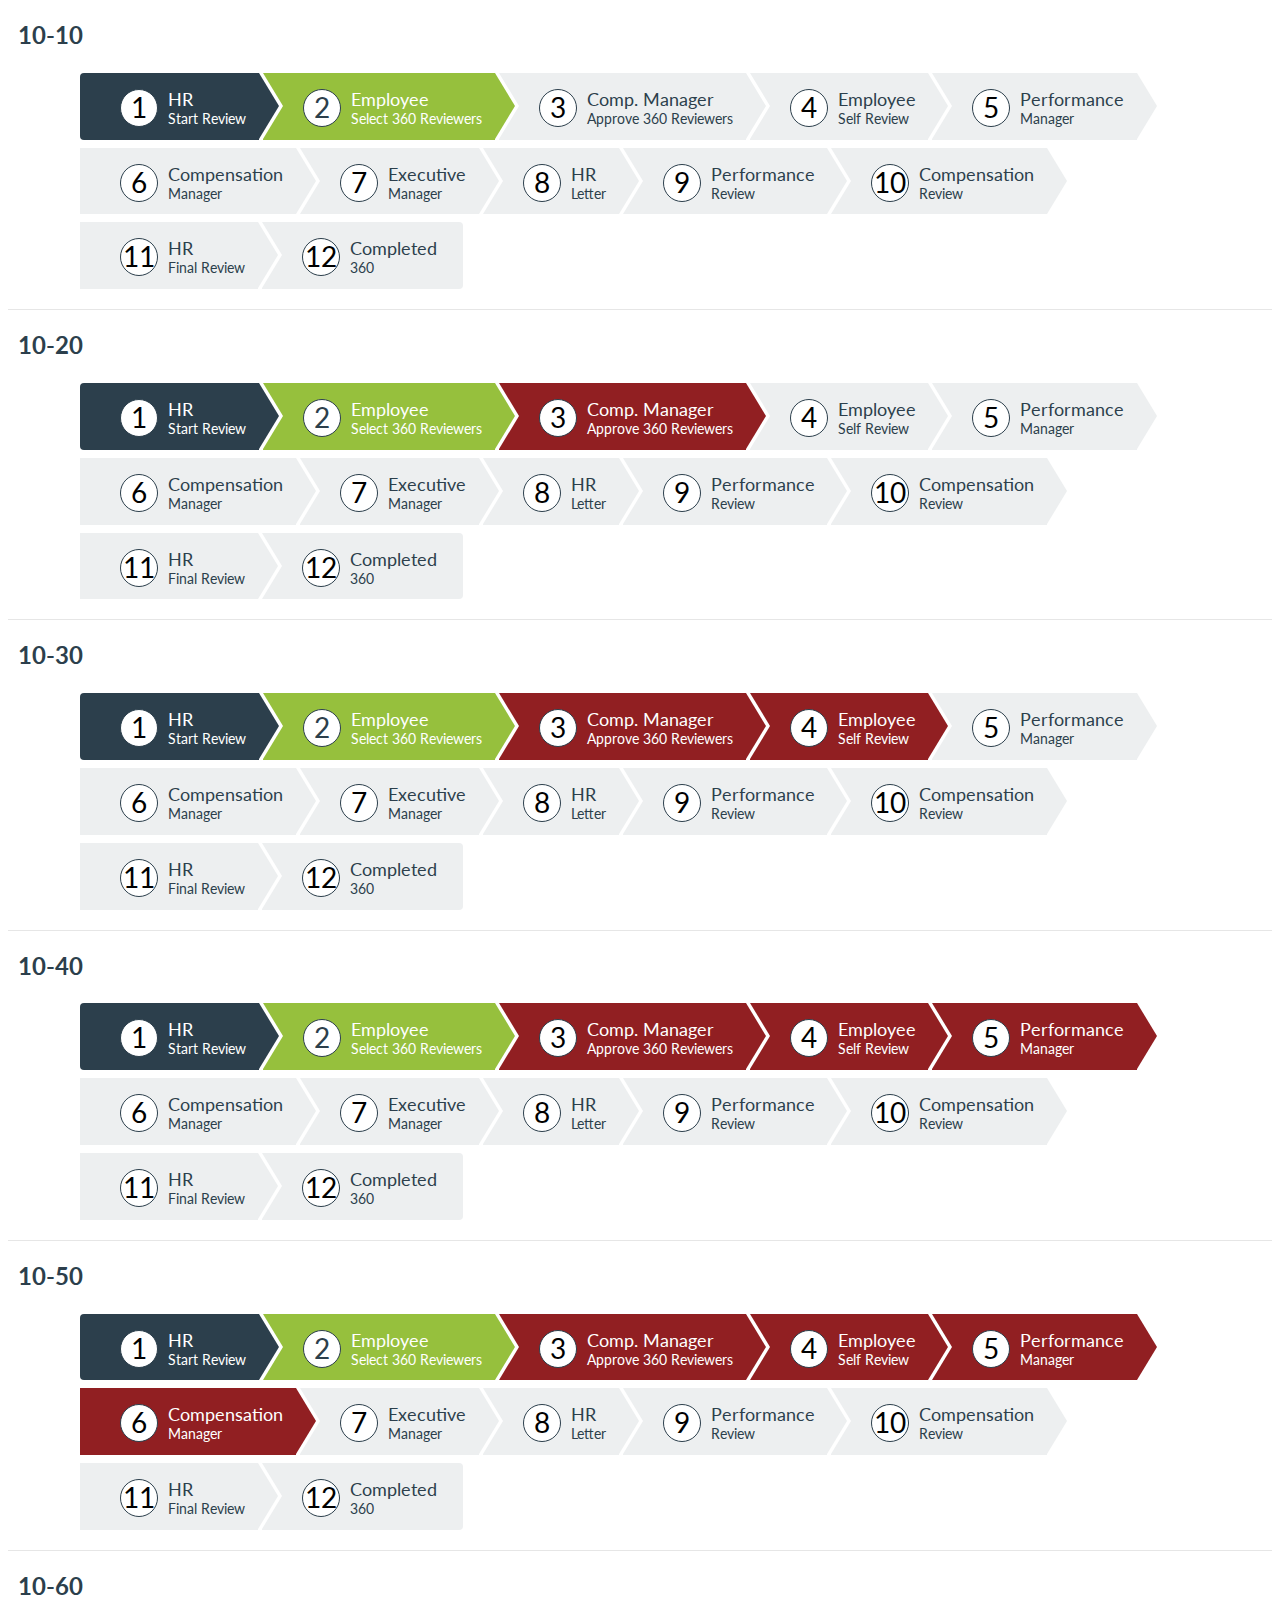
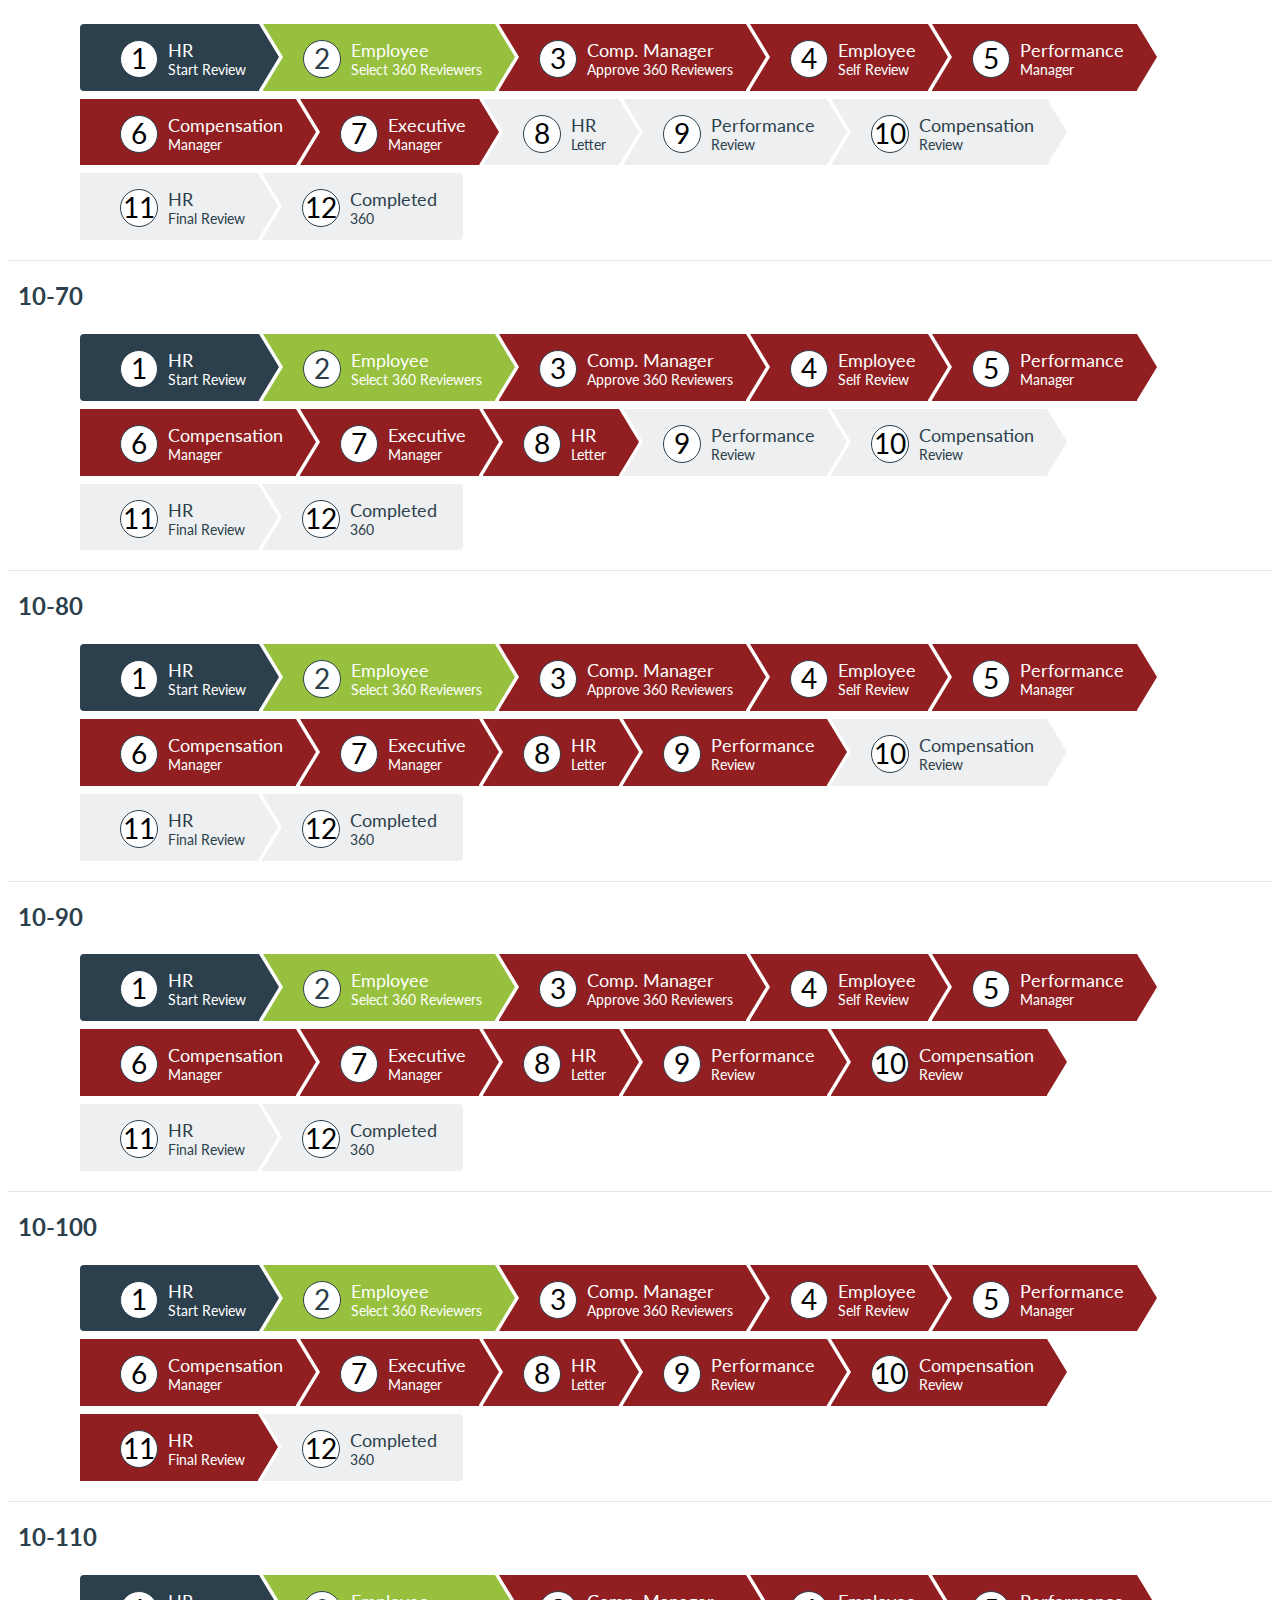
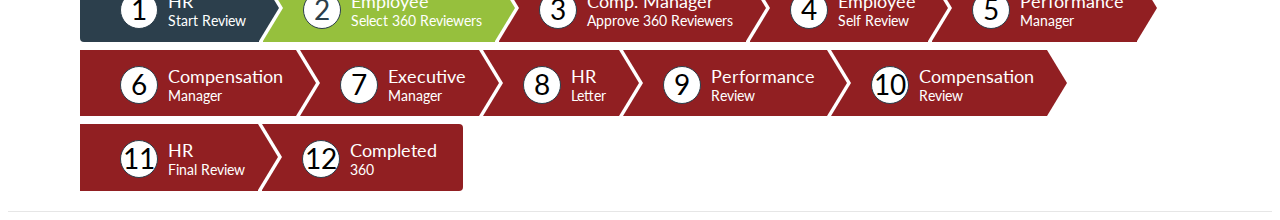
==== EPAS-StatusBar/multi-step-indicator/Multi Step Indicator/statusbar20.html @ 08dfab23 "Added Status Bar Level 20" ====
<!DOCTYPE html>
<html lang="en">

<head>
    <!-- Meta, title, CSS, favicons, etc. -->
    <meta charset="UTF-8">

    <title>EPAS - Step Indicator</title>

    <!--Import Google Icon Font-->
    <link href='http://fonts.googleapis.com/css?family=Lato&subset=latin,latin-ext' rel='stylesheet' type='text/css'>

    <!--Import Multi Step Indicator css-->
    <link href="assets/css/gsi-step-indicator.css" rel="stylesheet" />

    <!--Import demo css-->
    <link href="assets/css/demo.css" rel="stylesheet" />

    <!--Let browser know website is optimized for mobile-->
    <meta name="viewport" content="width=device-width, initial-scale=1.0" />
</head>

<body>
    <!-- BEGIN Step Indicator- 10-10 -->
    <section class="example">
        <h2>10-10</h2>
        <ul class="gsi-step-indicator triangle gsi-style-3  ">
            <li class="completed">
                <a href="#0">
                    <span class="number">1</span>
                    <span class="desc">
                            <label>HR</label>
                            <span>Start Review</span>
                    </span>
                </a>
            </li>
            <li class="current">
                <a href="#0">
                    <span class="number">2</span>
                    <span class="desc">
                            <label>Employee</label>
                            <span>Select 360 Reviewers</span>
                    </span>
                </a>
            </li>
            <li>
                <span>
                        <span class="number">3</span>
                <span class="desc">
                            <label>Comp. Manager</label>
                            <span>Approve 360 Reviewers</span>
                </span>
                </span>
            </li>
            <li>
                <a href="#0">
                    <span class="number">4</span>
                    <span class="desc">
                            <label>Employee</label>
                            <span>Self Review</span>
                    </span>
                </a>
            </li>

            <li>
                <a href="#0">
                    <span class="number">5</span>
                    <span class="desc">
                            <label>Performance</label>
                            <span>Manager</span>
                    </span>
                </a>
            </li>
            <li>
                <a href="#0">
                    <span class="number">6</span>
                    <span class="desc">
                            <label>Compensation</label>
                            <span>Manager</span>
                    </span>
                </a>
            </li>
            <li>
                <a href="#0">
                    <span class="number">7</span>
                    <span class="desc">
                            <label>Executive</label>
                            <span>Manager</span>
                    </span>
                </a>
            </li>
            <li>
                <a href="#0">
                    <span class="number">8</span>
                    <span class="desc">
                            <label>HR</label>
                            <span>Letter</span>
                    </span>
                </a>
            </li>
            <li>
                <a href="#0">
                    <span class="number">9</span>
                    <span class="desc">
                            <label>Performance</label>
                            <span>Review</span>
                    </span>
                </a>
            </li>
            <li>
                <a href="#0">
                    <span class="number">10</span>
                    <span class="desc">
                            <label>Compensation</label>
                            <span>Review</span>
                    </span>
                </a>
            </li>
            <li>
                <a href="#0">
                    <span class="number">11</span>
                    <span class="desc">
                            <label>HR</label>
                            <span>Final Review</span>
                    </span>
                </a>
            </li>
            <li>
                <a href="#0">
                    <span class="number">12</span>
                    <span class="desc">
                            <label>Completed</label>
                            <span>360</span>
                    </span>
                </a>
            </li>
        </ul>

    </section>
    <!-- END Step Indicator 10-10 -->

    <!-- BEGIN Step Indicator- 10-20 -->
    <section class="example">
        <h2>10-20</h2>
        <ul class="gsi-step-indicator triangle gsi-style-3  ">
            <li class="completed">
                <a href="#0">
                    <span class="number">1</span>
                    <span class="desc">
                            <label>HR</label>
                            <span>Start Review</span>
                    </span>
                </a>
            </li>
            <li class="current">
                <a href="#0">
                    <span class="number">2</span>
                    <span class="desc">
                            <label>Employee</label>
                            <span>Select 360 Reviewers</span>
                    </span>
                </a>
            </li>
            <li class="late">
                <span>
                        <span class="number">3</span>
                <span class="desc">
                            <label>Comp. Manager</label>
                            <span>Approve 360 Reviewers</span>
                </span>
                </span>
            </li>
            <li>
                <a href="#0">
                    <span class="number">4</span>
                    <span class="desc">
                            <label>Employee</label>
                            <span>Self Review</span>
                    </span>
                </a>
            </li>

            <li>
                <a href="#0">
                    <span class="number">5</span>
                    <span class="desc">
                            <label>Performance</label>
                            <span>Manager</span>
                    </span>
                </a>
            </li>
            <li>
                <a href="#0">
                    <span class="number">6</span>
                    <span class="desc">
                            <label>Compensation</label>
                            <span>Manager</span>
                    </span>
                </a>
            </li>
            <li>
                <a href="#0">
                    <span class="number">7</span>
                    <span class="desc">
                            <label>Executive</label>
                            <span>Manager</span>
                    </span>
                </a>
            </li>
            <li>
                <a href="#0">
                    <span class="number">8</span>
                    <span class="desc">
                            <label>HR</label>
                            <span>Letter</span>
                    </span>
                </a>
            </li>
            <li>
                <a href="#0">
                    <span class="number">9</span>
                    <span class="desc">
                            <label>Performance</label>
                            <span>Review</span>
                    </span>
                </a>
            </li>
            <li>
                <a href="#0">
                    <span class="number">10</span>
                    <span class="desc">
                            <label>Compensation</label>
                            <span>Review</span>
                    </span>
                </a>
            </li>
            <li>
                <a href="#0">
                    <span class="number">11</span>
                    <span class="desc">
                            <label>HR</label>
                            <span>Final Review</span>
                    </span>
                </a>
            </li>
            <li>
                <a href="#0">
                    <span class="number">12</span>
                    <span class="desc">
                            <label>Completed</label>
                            <span>360</span>
                    </span>
                </a>
            </li>
        </ul>

    </section>
    <!-- END Step Indicator 10-20 -->

    <!-- BEGIN Step Indicator- 10-30 -->
    <section class="example">
        <h2>10-30</h2>
        <ul class="gsi-step-indicator triangle gsi-style-3  ">
            <li class="completed">
                <a href="#0">
                    <span class="number">1</span>
                    <span class="desc">
                            <label>HR</label>
                            <span>Start Review</span>
                    </span>
                </a>
            </li>
            <li class="current">
                <a href="#0">
                    <span class="number">2</span>
                    <span class="desc">
                            <label>Employee</label>
                            <span>Select 360 Reviewers</span>
                    </span>
                </a>
            </li>
            <li class="late">
                <span>
                        <span class="number">3</span>
                <span class="desc">
                            <label>Comp. Manager</label>
                            <span>Approve 360 Reviewers</span>
                </span>
                </span>
            </li>
            <li class="late">
                <a href="#0">
                    <span class="number">4</span>
                    <span class="desc">
                            <label>Employee</label>
                            <span>Self Review</span>
                    </span>
                </a>
            </li>

            <li>
                <a href="#0">
                    <span class="number">5</span>
                    <span class="desc">
                            <label>Performance</label>
                            <span>Manager</span>
                    </span>
                </a>
            </li>
            <li>
                <a href="#0">
                    <span class="number">6</span>
                    <span class="desc">
                            <label>Compensation</label>
                            <span>Manager</span>
                    </span>
                </a>
            </li>
            <li>
                <a href="#0">
                    <span class="number">7</span>
                    <span class="desc">
                            <label>Executive</label>
                            <span>Manager</span>
                    </span>
                </a>
            </li>
            <li>
                <a href="#0">
                    <span class="number">8</span>
                    <span class="desc">
                            <label>HR</label>
                            <span>Letter</span>
                    </span>
                </a>
            </li>
            <li>
                <a href="#0">
                    <span class="number">9</span>
                    <span class="desc">
                            <label>Performance</label>
                            <span>Review</span>
                    </span>
                </a>
            </li>
            <li>
                <a href="#0">
                    <span class="number">10</span>
                    <span class="desc">
                            <label>Compensation</label>
                            <span>Review</span>
                    </span>
                </a>
            </li>
            <li>
                <a href="#0">
                    <span class="number">11</span>
                    <span class="desc">
                            <label>HR</label>
                            <span>Final Review</span>
                    </span>
                </a>
            </li>
            <li>
                <a href="#0">
                    <span class="number">12</span>
                    <span class="desc">
                            <label>Completed</label>
                            <span>360</span>
                    </span>
                </a>
            </li>
        </ul>

    </section>
    <!-- END Step Indicator 10-30 -->

    <!-- BEGIN Step Indicator- 10-40 -->
    <section class="example">
        <h2>10-40</h2>
        <ul class="gsi-step-indicator triangle gsi-style-3  ">
            <li class="completed">
                <a href="#0">
                    <span class="number">1</span>
                    <span class="desc">
                            <label>HR</label>
                            <span>Start Review</span>
                    </span>
                </a>
            </li>
            <li class="current">
                <a href="#0">
                    <span class="number">2</span>
                    <span class="desc">
                            <label>Employee</label>
                            <span>Select 360 Reviewers</span>
                    </span>
                </a>
            </li>
            <li class="late">
                <span>
                        <span class="number">3</span>
                <span class="desc">
                            <label>Comp. Manager</label>
                            <span>Approve 360 Reviewers</span>
                </span>
                </span>
            </li>
            <li class="late">
                <a href="#0">
                    <span class="number">4</span>
                    <span class="desc">
                            <label>Employee</label>
                            <span>Self Review</span>
                    </span>
                </a>
            </li>

            <li class="late">
                <a href="#0">
                    <span class="number">5</span>
                    <span class="desc">
                            <label>Performance</label>
                            <span>Manager</span>
                    </span>
                </a>
            </li>
            <li>
                <a href="#0">
                    <span class="number">6</span>
                    <span class="desc">
                            <label>Compensation</label>
                            <span>Manager</span>
                    </span>
                </a>
            </li>
            <li>
                <a href="#0">
                    <span class="number">7</span>
                    <span class="desc">
                            <label>Executive</label>
                            <span>Manager</span>
                    </span>
                </a>
            </li>
            <li>
                <a href="#0">
                    <span class="number">8</span>
                    <span class="desc">
                            <label>HR</label>
                            <span>Letter</span>
                    </span>
                </a>
            </li>
            <li>
                <a href="#0">
                    <span class="number">9</span>
                    <span class="desc">
                            <label>Performance</label>
                            <span>Review</span>
                    </span>
                </a>
            </li>
            <li>
                <a href="#0">
                    <span class="number">10</span>
                    <span class="desc">
                            <label>Compensation</label>
                            <span>Review</span>
                    </span>
                </a>
            </li>
            <li>
                <a href="#0">
                    <span class="number">11</span>
                    <span class="desc">
                            <label>HR</label>
                            <span>Final Review</span>
                    </span>
                </a>
            </li>
            <li>
                <a href="#0">
                    <span class="number">12</span>
                    <span class="desc">
                            <label>Completed</label>
                            <span>360</span>
                    </span>
                </a>
            </li>
        </ul>

    </section>
    <!-- END Step Indicator 10-40 -->

    <!-- BEGIN Step Indicator- 10-50 -->
    <section class="example">
        <h2>10-50</h2>
        <ul class="gsi-step-indicator triangle gsi-style-3  ">
            <li class="completed">
                <a href="#0">
                    <span class="number">1</span>
                    <span class="desc">
                            <label>HR</label>
                            <span>Start Review</span>
                    </span>
                </a>
            </li>
            <li class="current">
                <a href="#0">
                    <span class="number">2</span>
                    <span class="desc">
                            <label>Employee</label>
                            <span>Select 360 Reviewers</span>
                    </span>
                </a>
            </li>
            <li class="late">
                <span>
                        <span class="number">3</span>
                <span class="desc">
                            <label>Comp. Manager</label>
                            <span>Approve 360 Reviewers</span>
                </span>
                </span>
            </li>
            <li class="late">
                <a href="#0">
                    <span class="number">4</span>
                    <span class="desc">
                            <label>Employee</label>
                            <span>Self Review</span>
                    </span>
                </a>
            </li>

            <li class="late">
                <a href="#0">
                    <span class="number">5</span>
                    <span class="desc">
                            <label>Performance</label>
                            <span>Manager</span>
                    </span>
                </a>
            </li>
            <li class="late">
                <a href="#0">
                    <span class="number">6</span>
                    <span class="desc">
                            <label>Compensation</label>
                            <span>Manager</span>
                    </span>
                </a>
            </li>
            <li>
                <a href="#0">
                    <span class="number">7</span>
                    <span class="desc">
                            <label>Executive</label>
                            <span>Manager</span>
                    </span>
                </a>
            </li>
            <li>
                <a href="#0">
                    <span class="number">8</span>
                    <span class="desc">
                            <label>HR</label>
                            <span>Letter</span>
                    </span>
                </a>
            </li>
            <li>
                <a href="#0">
                    <span class="number">9</span>
                    <span class="desc">
                            <label>Performance</label>
                            <span>Review</span>
                    </span>
                </a>
            </li>
            <li>
                <a href="#0">
                    <span class="number">10</span>
                    <span class="desc">
                            <label>Compensation</label>
                            <span>Review</span>
                    </span>
                </a>
            </li>
            <li>
                <a href="#0">
                    <span class="number">11</span>
                    <span class="desc">
                            <label>HR</label>
                            <span>Final Review</span>
                    </span>
                </a>
            </li>
            <li>
                <a href="#0">
                    <span class="number">12</span>
                    <span class="desc">
                            <label>Completed</label>
                            <span>360</span>
                    </span>
                </a>
            </li>
        </ul>

    </section>
    <!-- END Step Indicator 10-50 -->

    <!-- BEGIN Step Indicator- 10-60 -->
    <section class="example">
        <h2>10-60</h2>
        <ul class="gsi-step-indicator triangle gsi-style-3  ">
            <li class="completed">
                <a href="#0">
                    <span class="number">1</span>
                    <span class="desc">
                            <label>HR</label>
                            <span>Start Review</span>
                    </span>
                </a>
            </li>
            <li class="current">
                <a href="#0">
                    <span class="number">2</span>
                    <span class="desc">
                            <label>Employee</label>
                            <span>Select 360 Reviewers</span>
                    </span>
                </a>
            </li>
            <li class="late">
                <span>
                        <span class="number">3</span>
                <span class="desc">
                            <label>Comp. Manager</label>
                            <span>Approve 360 Reviewers</span>
                </span>
                </span>
            </li>
            <li class="late">
                <a href="#0">
                    <span class="number">4</span>
                    <span class="desc">
                            <label>Employee</label>
                            <span>Self Review</span>
                    </span>
                </a>
            </li>

            <li class="late">
                <a href="#0">
                    <span class="number">5</span>
                    <span class="desc">
                            <label>Performance</label>
                            <span>Manager</span>
                    </span>
                </a>
            </li>
            <li class="late">
                <a href="#0">
                    <span class="number">6</span>
                    <span class="desc">
                            <label>Compensation</label>
                            <span>Manager</span>
                    </span>
                </a>
            </li>
            <li class="late">
                <a href="#0">
                    <span class="number">7</span>
                    <span class="desc">
                            <label>Executive</label>
                            <span>Manager</span>
                    </span>
                </a>
            </li>
            <li>
                <a href="#0">
                    <span class="number">8</span>
                    <span class="desc">
                            <label>HR</label>
                            <span>Letter</span>
                    </span>
                </a>
            </li>
            <li>
                <a href="#0">
                    <span class="number">9</span>
                    <span class="desc">
                            <label>Performance</label>
                            <span>Review</span>
                    </span>
                </a>
            </li>
            <li>
                <a href="#0">
                    <span class="number">10</span>
                    <span class="desc">
                            <label>Compensation</label>
                            <span>Review</span>
                    </span>
                </a>
            </li>
            <li>
                <a href="#0">
                    <span class="number">11</span>
                    <span class="desc">
                            <label>HR</label>
                            <span>Final Review</span>
                    </span>
                </a>
            </li>
            <li>
                <a href="#0">
                    <span class="number">12</span>
                    <span class="desc">
                            <label>Completed</label>
                            <span>360</span>
                    </span>
                </a>
            </li>
        </ul>

    </section>
    <!-- END Step Indicator 10-60 -->

    <!-- BEGIN Step Indicator- 10-70 -->
    <section class="example">
        <h2>10-70</h2>
        <ul class="gsi-step-indicator triangle gsi-style-3  ">
            <li class="completed">
                <a href="#0">
                    <span class="number">1</span>
                    <span class="desc">
                            <label>HR</label>
                            <span>Start Review</span>
                    </span>
                </a>
            </li>
            <li class="current">
                <a href="#0">
                    <span class="number">2</span>
                    <span class="desc">
                            <label>Employee</label>
                            <span>Select 360 Reviewers</span>
                    </span>
                </a>
            </li>
            <li class="late">
                <span>
                        <span class="number">3</span>
                <span class="desc">
                            <label>Comp. Manager</label>
                            <span>Approve 360 Reviewers</span>
                </span>
                </span>
            </li>
            <li class="late">
                <a href="#0">
                    <span class="number">4</span>
                    <span class="desc">
                            <label>Employee</label>
                            <span>Self Review</span>
                    </span>
                </a>
            </li>

            <li class="late">
                <a href="#0">
                    <span class="number">5</span>
                    <span class="desc">
                            <label>Performance</label>
                            <span>Manager</span>
                    </span>
                </a>
            </li>
            <li class="late">
                <a href="#0">
                    <span class="number">6</span>
                    <span class="desc">
                            <label>Compensation</label>
                            <span>Manager</span>
                    </span>
                </a>
            </li>
            <li class="late">
                <a href="#0">
                    <span class="number">7</span>
                    <span class="desc">
                            <label>Executive</label>
                            <span>Manager</span>
                    </span>
                </a>
            </li>
            <li class="late">
                <a href="#0">
                    <span class="number">8</span>
                    <span class="desc">
                            <label>HR</label>
                            <span>Letter</span>
                    </span>
                </a>
            </li>
            <li>
                <a href="#0">
                    <span class="number">9</span>
                    <span class="desc">
                            <label>Performance</label>
                            <span>Review</span>
                    </span>
                </a>
            </li>
            <li>
                <a href="#0">
                    <span class="number">10</span>
                    <span class="desc">
                            <label>Compensation</label>
                            <span>Review</span>
                    </span>
                </a>
            </li>
            <li>
                <a href="#0">
                    <span class="number">11</span>
                    <span class="desc">
                            <label>HR</label>
                            <span>Final Review</span>
                    </span>
                </a>
            </li>
            <li>
                <a href="#0">
                    <span class="number">12</span>
                    <span class="desc">
                            <label>Completed</label>
                            <span>360</span>
                    </span>
                </a>
            </li>
        </ul>

    </section>
    <!-- END Step Indicator 10-70 -->

    <!-- BEGIN Step Indicator- 10-80 -->
    <section class="example">
        <h2>10-80</h2>
        <ul class="gsi-step-indicator triangle gsi-style-3  ">
            <li class="completed">
                <a href="#0">
                    <span class="number">1</span>
                    <span class="desc">
                            <label>HR</label>
                            <span>Start Review</span>
                    </span>
                </a>
            </li>
            <li class="current">
                <a href="#0">
                    <span class="number">2</span>
                    <span class="desc">
                            <label>Employee</label>
                            <span>Select 360 Reviewers</span>
                    </span>
                </a>
            </li>
            <li class="late">
                <span>
                        <span class="number">3</span>
                <span class="desc">
                            <label>Comp. Manager</label>
                            <span>Approve 360 Reviewers</span>
                </span>
                </span>
            </li>
            <li class="late">
                <a href="#0">
                    <span class="number">4</span>
                    <span class="desc">
                            <label>Employee</label>
                            <span>Self Review</span>
                    </span>
                </a>
            </li>

            <li class="late">
                <a href="#0">
                    <span class="number">5</span>
                    <span class="desc">
                            <label>Performance</label>
                            <span>Manager</span>
                    </span>
                </a>
            </li>
            <li class="late">
                <a href="#0">
                    <span class="number">6</span>
                    <span class="desc">
                            <label>Compensation</label>
                            <span>Manager</span>
                    </span>
                </a>
            </li>
            <li class="late">
                <a href="#0">
                    <span class="number">7</span>
                    <span class="desc">
                            <label>Executive</label>
                            <span>Manager</span>
                    </span>
                </a>
            </li>
            <li class="late">
                <a href="#0">
                    <span class="number">8</span>
                    <span class="desc">
                            <label>HR</label>
                            <span>Letter</span>
                    </span>
                </a>
            </li>
            <li class="late">
                <a href="#0">
                    <span class="number">9</span>
                    <span class="desc">
                            <label>Performance</label>
                            <span>Review</span>
                    </span>
                </a>
            </li>
            <li>
                <a href="#0">
                    <span class="number">10</span>
                    <span class="desc">
                            <label>Compensation</label>
                            <span>Review</span>
                    </span>
                </a>
            </li>
            <li>
                <a href="#0">
                    <span class="number">11</span>
                    <span class="desc">
                            <label>HR</label>
                            <span>Final Review</span>
                    </span>
                </a>
            </li>
            <li>
                <a href="#0">
                    <span class="number">12</span>
                    <span class="desc">
                            <label>Completed</label>
                            <span>360</span>
                    </span>
                </a>
            </li>
        </ul>

    </section>
    <!-- END Step Indicator 10-80 -->

    <!-- BEGIN Step Indicator- 10-90 -->
    <section class="example">
        <h2>10-90</h2>
        <ul class="gsi-step-indicator triangle gsi-style-3  ">
            <li class="completed">
                <a href="#0">
                    <span class="number">1</span>
                    <span class="desc">
                            <label>HR</label>
                            <span>Start Review</span>
                    </span>
                </a>
            </li>
            <li class="current">
                <a href="#0">
                    <span class="number">2</span>
                    <span class="desc">
                            <label>Employee</label>
                            <span>Select 360 Reviewers</span>
                    </span>
                </a>
            </li>
            <li class="late">
                <span>
                        <span class="number">3</span>
                <span class="desc">
                            <label>Comp. Manager</label>
                            <span>Approve 360 Reviewers</span>
                </span>
                </span>
            </li>
            <li class="late">
                <a href="#0">
                    <span class="number">4</span>
                    <span class="desc">
                            <label>Employee</label>
                            <span>Self Review</span>
                    </span>
                </a>
            </li>

            <li class="late">
                <a href="#0">
                    <span class="number">5</span>
                    <span class="desc">
                            <label>Performance</label>
                            <span>Manager</span>
                    </span>
                </a>
            </li>
            <li class="late">
                <a href="#0">
                    <span class="number">6</span>
                    <span class="desc">
                            <label>Compensation</label>
                            <span>Manager</span>
                    </span>
                </a>
            </li>
            <li class="late">
                <a href="#0">
                    <span class="number">7</span>
                    <span class="desc">
                            <label>Executive</label>
                            <span>Manager</span>
                    </span>
                </a>
            </li>
            <li class="late">
                <a href="#0">
                    <span class="number">8</span>
                    <span class="desc">
                            <label>HR</label>
                            <span>Letter</span>
                    </span>
                </a>
            </li>
            <li class="late">
                <a href="#0">
                    <span class="number">9</span>
                    <span class="desc">
                            <label>Performance</label>
                            <span>Review</span>
                    </span>
                </a>
            </li>
            <li class="late">
                <a href="#0">
                    <span class="number">10</span>
                    <span class="desc">
                            <label>Compensation</label>
                            <span>Review</span>
                    </span>
                </a>
            </li>
            <li>
                <a href="#0">
                    <span class="number">11</span>
                    <span class="desc">
                            <label>HR</label>
                            <span>Final Review</span>
                    </span>
                </a>
            </li>
            <li>
                <a href="#0">
                    <span class="number">12</span>
                    <span class="desc">
                            <label>Completed</label>
                            <span>360</span>
                    </span>
                </a>
            </li>
        </ul>

    </section>
    <!-- END Step Indicator 10-90 -->

    <!-- BEGIN Step Indicator- 10-100 -->
    <section class="example">
        <h2>10-100</h2>
        <ul class="gsi-step-indicator triangle gsi-style-3  ">
            <li class="completed">
                <a href="#0">
                    <span class="number">1</span>
                    <span class="desc">
                            <label>HR</label>
                            <span>Start Review</span>
                    </span>
                </a>
            </li>
            <li class="current">
                <a href="#0">
                    <span class="number">2</span>
                    <span class="desc">
                            <label>Employee</label>
                            <span>Select 360 Reviewers</span>
                    </span>
                </a>
            </li>
            <li class="late">
                <span>
                        <span class="number">3</span>
                <span class="desc">
                            <label>Comp. Manager</label>
                            <span>Approve 360 Reviewers</span>
                </span>
                </span>
            </li>
            <li class="late">
                <a href="#0">
                    <span class="number">4</span>
                    <span class="desc">
                            <label>Employee</label>
                            <span>Self Review</span>
                    </span>
                </a>
            </li>

            <li class="late">
                <a href="#0">
                    <span class="number">5</span>
                    <span class="desc">
                            <label>Performance</label>
                            <span>Manager</span>
                    </span>
                </a>
            </li>
            <li class="late">
                <a href="#0">
                    <span class="number">6</span>
                    <span class="desc">
                            <label>Compensation</label>
                            <span>Manager</span>
                    </span>
                </a>
            </li>
            <li class="late">
                <a href="#0">
                    <span class="number">7</span>
                    <span class="desc">
                            <label>Executive</label>
                            <span>Manager</span>
                    </span>
                </a>
            </li>
            <li class="late">
                <a href="#0">
                    <span class="number">8</span>
                    <span class="desc">
                            <label>HR</label>
                            <span>Letter</span>
                    </span>
                </a>
            </li>
            <li class="late">
                <a href="#0">
                    <span class="number">9</span>
                    <span class="desc">
                            <label>Performance</label>
                            <span>Review</span>
                    </span>
                </a>
            </li>
            <li class="late">
                <a href="#0">
                    <span class="number">10</span>
                    <span class="desc">
                            <label>Compensation</label>
                            <span>Review</span>
                    </span>
                </a>
            </li>
            <li class="late">
                <a href="#0">
                    <span class="number">11</span>
                    <span class="desc">
                            <label>HR</label>
                            <span>Final Review</span>
                    </span>
                </a>
            </li>
            <li>
                <a href="#0">
                    <span class="number">12</span>
                    <span class="desc">
                            <label>Completed</label>
                            <span>360</span>
                    </span>
                </a>
            </li>
        </ul>

    </section>
    <!-- END Step Indicator 10-100 -->

    <!-- BEGIN Step Indicator- 10-110 -->
    <section class="example">
        <h2>10-110</h2>
        <ul class="gsi-step-indicator triangle gsi-style-3  ">
            <li class="completed">
                <a href="#0">
                    <span class="number">1</span>
                    <span class="desc">
                            <label>HR</label>
                            <span>Start Review</span>
                    </span>
                </a>
            </li>
            <li class="current">
                <a href="#0">
                    <span class="number">2</span>
                    <span class="desc">
                            <label>Employee</label>
                            <span>Select 360 Reviewers</span>
                    </span>
                </a>
            </li>
            <li class="late">
                <span>
                        <span class="number">3</span>
                <span class="desc">
                            <label>Comp. Manager</label>
                            <span>Approve 360 Reviewers</span>
                </span>
                </span>
            </li>
            <li class="late">
                <a href="#0">
                    <span class="number">4</span>
                    <span class="desc">
                            <label>Employee</label>
                            <span>Self Review</span>
                    </span>
                </a>
            </li>

            <li class="late">
                <a href="#0">
                    <span class="number">5</span>
                    <span class="desc">
                            <label>Performance</label>
                            <span>Manager</span>
                    </span>
                </a>
            </li>
            <li class="late">
                <a href="#0">
                    <span class="number">6</span>
                    <span class="desc">
                            <label>Compensation</label>
                            <span>Manager</span>
                    </span>
                </a>
            </li>
            <li class="late">
                <a href="#0">
                    <span class="number">7</span>
                    <span class="desc">
                            <label>Executive</label>
                            <span>Manager</span>
                    </span>
                </a>
            </li>
            <li class="late">
                <a href="#0">
                    <span class="number">8</span>
                    <span class="desc">
                            <label>HR</label>
                            <span>Letter</span>
                    </span>
                </a>
            </li>
            <li class="late">
                <a href="#0">
                    <span class="number">9</span>
                    <span class="desc">
                            <label>Performance</label>
                            <span>Review</span>
                    </span>
                </a>
            </li>
            <li class="late">
                <a href="#0">
                    <span class="number">10</span>
                    <span class="desc">
                            <label>Compensation</label>
                            <span>Review</span>
                    </span>
                </a>
            </li>
            <li class="late">
                <a href="#0">
                    <span class="number">11</span>
                    <span class="desc">
                            <label>HR</label>
                            <span>Final Review</span>
                    </span>
                </a>
            </li>
            <li class="late">
                <a href="#0">
                    <span class="number">12</span>
                    <span class="desc">
                            <label>Completed</label>
                            <span>360</span>
                    </span>
                </a>
            </li>
        </ul>

    </section>
    <!-- END Step Indicator 10-110 -->
</body>

</html>
---- EPAS-StatusBar/multi-step-indicator/Multi Step Indicator/assets/css/gsi-step-indicator.css ----
﻿/* -------------------------------- 

Common

-------------------------------- */
.gsi-number-circle li a:hover {
  background-color: #2c3f4c;
  color: #fff;
}

.gsi-number-circle li a:hover .number {
  color: #2c3f4c;
}

.gsi-number-circle li > * .number {
  font-size: 24px;
  padding: 5px;
  background-color: #fff;
  border: 1px solid #2c3f4c;
  -webkit-border-radius: 50%;
  -moz-border-radius: 50%;
  border-radius: 50%;
  width: 28px;
  height: 28px;
  text-align: center;
}

.gsi-number-circle li > * .desc {
  padding-left: 10px;
}

.gsi-number-circle li.visited > * .number,
.gsi-number-circle li.current > * .number {
  color: #2c3f4c;
}

.gsi-step-no-available li.current ~ li > *,
.gsi-step-no-available li.current ~ li > *:hover {
  background-color: #E5E5E5 !important;
  border-color: #E5E5E5;
  cursor: not-allowed;
  color: #2c3f4c !important;
  border-width: 0 !important;
}

.gsi-step-no-available li.current ~ li > * .number:before,
.gsi-step-no-available li.current ~ li > *:hover .number:before {
  border-left-color: #E5E5E5 !important;
}

.gsi-transition li > * {
  -webkit-transition: background-color 0.6s ease, border-color 0.6s ease;
  -moz-transition: background-color 0.6s ease, border-color 0.6s ease;
  -o-transition: background-color 0.6s ease, border-color 0.6s ease;
  transition: background-color 0.6s ease, border-color 0.6s ease;
}

.gsi-transition li > * .number, .gsi-transition li > * .number:before {
  -webkit-transition: background-color 0.6s ease, border-color 0.6s ease;
  -moz-transition: background-color 0.6s ease, border-color 0.6s ease;
  -o-transition: background-color 0.6s ease, border-color 0.6s ease;
  transition: background-color 0.6s ease, border-color 0.6s ease;
}

.gsi-vertical {
  width: 16% !important;
  margin: 0 0 10px 0 !important;
}

.gsi-vertical li {
  min-width: 150px;
  margin-top: 10px;
  display: block !important;
}

.gsi-vertical li > *,
.gsi-vertical li.current > * {
  padding: 1em 0.8em 0.8em 1em !important;
  -webkit-border-radius: 4px;
  -moz-border-radius: 4px;
  border-radius: 4px;
}

.gsi-step-indicator {
  width: 90%;
  padding: 0 1.2em;
  margin: 1em auto;
  background-color: #edeff0;
  border-radius: .25em;
}

.gsi-step-indicator li {
  display: inline-block;
  float: left;
  margin: 1.2em 0;
}

.gsi-step-indicator li .number {
  font-size: 2em;
}

.gsi-step-indicator li .desc {
  padding-top: 10px;
  padding-left: 10px;
  vertical-align: super;
}

.gsi-step-indicator li .desc label {
  font-size: 1.1em;
}

.gsi-step-indicator li .desc span {
  font-size: 14px;
  display: block;
}

.gsi-step-indicator li::after {
  display: inline-block;
  content: '\00bb';
  margin: 0 1em;
  color: #959fa5;
}

.gsi-step-indicator li:last-of-type::after {
  display: none;
}

.gsi-step-indicator li > * {
  display: flex;
  font-size: 1.6rem;
  color: #2c3f4c;
}

.gsi-step-indicator li.current > * {
  color: #96c03d;
}

.gsi-step-indicator a:hover {
  color: #96c03d;
}

.gsi-step-indicator li.late > * {
  color: #911F22;
}

.gsi-step-indicator:after {
  content: "";
  display: table;
  clear: both;
}

.gsi-step-indicator.triangle {
  background-color: transparent;
  padding: 0;
}

.gsi-step-indicator.triangle li {
  position: relative;
  padding: 0;
  margin: 4px 4px 4px 0;
}

.gsi-step-indicator.triangle li:last-of-type {
  margin-right: 0;
}

.gsi-step-indicator.triangle li > * {
  position: relative;
  padding: 1em 0.8em 0.8em 2.5em;
  color: #2c3f4c;
  background-color: #edeff0;
  border-color: #edeff0;
}

.gsi-step-indicator.triangle li.current > * {
  color: #ffffff;
  background-color: #96c03d;
  border-color: #96c03d;
}

.gsi-step-indicator.triangle li.late > * {
  color: #ffffff;
  background-color: #911F22;
  border-color: #911F22;
}

.gsi-step-indicator.triangle li.completed > * {
  color: #ffffff;
  background-color: #2c3f4c;
  border-color: #2c3f4c;
}

.gsi-step-indicator.triangle li:first-of-type > * {
  border-radius: 0.25em 0 0 0.25em;
}

.gsi-step-indicator.triangle li:last-of-type > * {
  padding-right: 1.6em;
  border-radius: 0 0.25em 0.25em 0;
}

.gsi-step-indicator.triangle a:hover {
  color: #ffffff;
  background-color: #2c3f4c;
  border-color: #2c3f4c;
}

.gsi-step-indicator.triangle li::after, .gsi-step-indicator.triangle li > *::after {
  content: '';
  position: absolute;
  top: 0;
  left: 100%;
  height: 0;
  width: 0;
  border: 33px solid transparent;
  border-right-width: 0;
  border-left-width: 20px;
}

.gsi-step-indicator.triangle li::after {
  z-index: 1;
  -webkit-transform: translateX(4px);
  -moz-transform: translateX(4px);
  -ms-transform: translateX(4px);
  -o-transform: translateX(4px);
  transform: translateX(4px);
  border-left-color: #ffffff;
  margin: 0;
}

.gsi-step-indicator.triangle li > *::after {
  z-index: 2;
  border-left-color: inherit;
}

.gsi-step-indicator.triangle .triangle li:last-of-type::after,
.gsi-step-indicator.triangle li:last-of-type > *::after {
  display: none;
}

/* -------------------------------- 

Basic Style

-------------------------------- */
.gsi-step-indicator.gsi-vertical li {
  float: inherit !important;
  display: block;
}

.gsi-style-2 li .desc {
  padding-top: 0;
}

.gsi-style-2.gsi-vertical {
  width: 45% !important;
}

.gsi-style-3 li .number {
  font-size: 28px;
  -webkit-border-radius: 50%;
  -moz-border-radius: 50%;
  border-radius: 50%;
  height: 36px;
  width: 36px;
  background-color: #fff;
  border: 1px solid #2c3f4c;
  text-align: center;
  display: inline-block;
  color: black;
}

.gsi-style-3 li .desc {
  padding-top: 0;
}

.gsi-style-3 li:hover .number,
.gsi-style-3 li.current .number {
  color: #2c3f4c;
}

.gsi-style-3.gsi-vertical {
  width: 45% !important;
}

.gsi-style-4 {
  width: 90%;
  padding: 0 1.2em;
  margin: 1em auto;
}

.gsi-style-4 li {
  display: inline-block;
}

.gsi-style-4 li a {
  background-color: #edeff0;
  color: #2c3f4c;
}

.gsi-style-4 li a .number:before {
  border-left-color: #EDEFF0;
}

.gsi-style-4 li a:hover {
  background-color: #2c3f4c;
  color: #fff;
}

.gsi-style-4 li a:hover .number:before {
  border-left-color: #2c3f4c;
}

.gsi-style-4 li > * {
  -webkit-border-radius: 4px;
  -moz-border-radius: 4px;
  border-radius: 4px;
  padding: 16px 14px 14px 10px;
  display: flex;
}

.gsi-style-4 li > * .number {
  font-size: 24px;
  position: relative;
  padding-right: 5px;
}

.gsi-style-4 li > * .number:after,
.gsi-style-4 li > * .number:before {
  -webkit-transform: translateX(3px);
  -moz-transform: translateX(3px);
  -ms-transform: translateX(3px);
  -o-transform: translateX(3px);
  transform: translateX(3px);
  margin: 0;
  content: '';
  position: absolute;
  top: -17px;
  border: 30px solid transparent;
  border-left-width: 12px;
}

.gsi-style-4 li > * .number:after {
  z-index: 1;
  left: 100%;
  border-left-color: #fff;
}

.gsi-style-4 li > * .number:before {
  z-index: 2;
  left: 85%;
}

.gsi-style-4 li > * .desc {
  padding-top: 5px;
  padding-left: 20px;
}

.gsi-style-4 li > * .desc label {
  font-size: 1.1em;
}

.gsi-style-4 li > * .desc span {
  font-size: 14px;
  display: block;
}

.gsi-style-4 li.current > * {
  background-color: #96c03d;
  color: #fff;
}

.gsi-style-4 li.current > * .number:before {
  border-left-color: #96c03d;
}

.gsi-style-5 {
  width: 90%;
  padding: 0 1.2em;
  margin: 1em auto;
}

.gsi-style-5 li {
  margin: 5px 0 5px 5px;
  display: inline-block;
}

.gsi-style-5 li a {
  background-color: #edeff0;
  color: #2c3f4c;
}

.gsi-style-5 li a:hover {
  background-color: #2c3f4c;
  color: #fff;
}

.gsi-style-5 li > * {
  display: flex;
  -webkit-border-radius: 4px;
  -moz-border-radius: 4px;
  border-radius: 4px;
  padding: 16px 14px 14px 10px;
}

.gsi-style-5 li > * .number {
  font-size: 24px;
  padding-right: 5px;
}

.gsi-style-5 li > * .desc {
  padding-left: 20px;
}

.gsi-style-5 li > * .desc label {
  font-size: 1.1em;
}

.gsi-style-5 li > * .desc span {
  font-size: 14px;
  display: block;
}

.gsi-style-5 li.current > * {
  background-color: #96c03d;
  color: #fff;
}

.gsi-style-6 {
  width: 90%;
  padding: 0 1.2em;
  margin: 1em auto;
}

.gsi-style-6 li {
  margin-left: 5px;
  display: inline-block;
}

.gsi-style-6 li a {
  color: #2c3f4c;
}

.gsi-style-6 li a:hover .number {
  background-color: #2c3f4c;
  color: #fff;
}

.gsi-style-6 li > * {
  display: flex;
  -webkit-border-radius: 4px;
  -moz-border-radius: 4px;
  border-radius: 4px;
  padding: 16px 14px 14px 10px;
}

.gsi-style-6 li > * .number {
  font-size: 24px;
  height: 31px;
  width: 31px;
  text-align: center;
  padding: 5px;
  -webkit-border-radius: 50%;
  -moz-border-radius: 50%;
  border-radius: 50%;
  background-color: #edeff0;
}

.gsi-style-6 li > * .desc {
  padding-left: 20px;
}

.gsi-style-6 li > * .desc label {
  font-size: 1.1em;
}

.gsi-style-6 li > * .desc span {
  font-size: 14px;
  display: block;
}

.gsi-style-6 li.current > * .number {
  background-color: #96c03d;
  color: #fff;
}

.gsi-style-6.gsi-step-no-available li.current ~ li > * .number,
.gsi-style-6.gsi-step-no-available li.current ~ li > *:hover .number {
  background-color: #edeff0 !important;
  color: #2c3f4c !important;
}

.gsi-style-7 {
  width: 90%;
  padding: 0 1.2em;
  margin: 1em auto;
}

.gsi-style-7 li {
  margin-left: 5px;
  display: inline-block;
  margin-bottom: 10px;
  min-width: 215px;
}

.gsi-style-7 li a:hover {
  background-color: #2c3f4c;
  color: #fff;
}

.gsi-style-7 li > * {
  display: flex;
  -webkit-border-radius: 4px;
  -moz-border-radius: 4px;
  border-radius: 4px;
  padding: 16px 14px 14px 10px;
  background-color: #edeff0;
  color: #2c3f4c;
}

.gsi-style-7 li > * .number {
  font-size: 24px;
  padding-right: 5px;
}

.gsi-style-7 li > * .desc {
  padding-left: 20px;
}

.gsi-style-7 li > * .desc label {
  font-size: 1.1em;
}

.gsi-style-7 li > * .desc span {
  font-size: 14px;
  display: block;
}

.gsi-style-7 li.current:hover > * {
  background-color: #96c03d;
  color: #fff;
}

.gsi-style-7.border-left li a {
  border-left: 10px solid #2c3f4c;
}

.gsi-style-7.border-left li.current > * {
  border-left: 10px solid #96c03d;
}

.gsi-style-7.border-right li a {
  border-right: 10px solid #2c3f4c;
}

.gsi-style-7.border-right li.current > * {
  border-right: 10px solid #96c03d;
}

.gsi-style-7.border-top li a {
  border-top: 10px solid #2c3f4c;
}

.gsi-style-7.border-top li.current > * {
  border-top: 10px solid #96c03d;
}

.gsi-style-7.border-bottom li a {
  border-bottom: 10px solid #2c3f4c;
}

.gsi-style-7.border-bottom li.current > * {
  border-bottom: 10px solid #96c03d;
}

.gsi-style-8 {
  width: 90%;
  padding: 0 1.2em;
  margin: 1em auto;
}

.gsi-style-8 li {
  position: relative;
  margin-left: 40px;
  display: inline-block;
}

.gsi-style-8 li a {
  background-color: #edeff0;
  color: #2c3f4c;
}

.gsi-style-8 li a:hover {
  background-color: #2c3f4c;
  color: #fff;
}

.gsi-style-8 li:not(:last-child):after {
  position: absolute;
  content: '';
  height: 5px;
  background: #edeff0;
  margin: 0;
  width: 100%;
  top: 50%;
  left: 100%;
}

.gsi-style-8 li > * {
  display: flex;
  -webkit-border-radius: 4px;
  -moz-border-radius: 4px;
  border-radius: 4px;
  padding: 16px 14px 14px 10px;
}

.gsi-style-8 li > * .number {
  font-size: 24px;
  padding-right: 5px;
}

.gsi-style-8 li > * .desc {
  padding-left: 20px;
}

.gsi-style-8 li > * .desc label {
  font-size: 1.1em;
}

.gsi-style-8 li > * .desc span {
  font-size: 14px;
  display: block;
}

.gsi-style-8 li.visited > *,
.gsi-style-8 li.current > * {
  background-color: #96c03d;
  color: #fff;
}

.gsi-style-8 li.visited:after {
  background-color: #96c03d !important;
}

.gsi-style-8.gsi-vertical li {
  margin-top: 20px;
}

.gsi-style-8.gsi-vertical li:not(:last-child):after {
  position: absolute;
  content: '';
  height: 100%;
  background: #edeff0;
  margin: 0;
  width: 5px;
  top: 100%;
  left: 10%;
}

.gsi-style-9 {
  width: 90%;
  padding: 0 1.2em;
  margin: 1em auto;
}

.gsi-style-9 li {
  position: relative;
  margin-left: 40px;
  display: inline-block;
}

.gsi-style-9 li a {
  color: #2c3f4c;
}

.gsi-style-9 li a:hover {
  color: #96c03d;
}

.gsi-style-9 li:not(:last-child):after {
  position: absolute;
  content: '';
  height: 5px;
  background: #edeff0;
  margin: 0;
  width: 150%;
  top: 50%;
  left: 65%;
}

.gsi-style-9 li > * {
  display: flex;
}

.gsi-style-9 li > * .desc {
  margin-top: -23%;
  padding-bottom: 33px;
}

.gsi-style-9 li.visited > *,
.gsi-style-9 li.current > * {
  color: #96c03d;
}

.gsi-style-9 li.visited:after {
  background-color: #96c03d;
}

.gsi-style-9 li > *:after {
  position: absolute;
  content: '';
  margin: 0;
  width: 20px;
  height: 20px;
  background-color: #edeff0;
  left: 33%;
  top: 30%;
  -webkit-border-radius: 50%;
  -moz-border-radius: 50%;
  border-radius: 50%;
}

.gsi-style-9 li.visited > *:after,
.gsi-style-9 li.current > *:after {
  background-color: #96c03d;
  z-index: 3;
}

.gsi-style-9.gsi-vertical li {
  padding-left: 15px;
}

.gsi-style-9.gsi-vertical li:not(:last-child):after {
  height: 100%;
  width: 5px;
  top: 77%;
  left: 8px;
}

.gsi-style-9.gsi-vertical li > * {
  display: block;
}

.gsi-style-9.gsi-vertical li > * .desc {
  padding-left: 10px;
}

.gsi-style-9.gsi-vertical li > *:after {
  left: 0;
  top: 36%;
}

.gsi-style-10 {
  width: 90%;
  padding: 0 1.2em;
  margin: 1em auto;
}

.gsi-style-10 li {
  position: relative;
  margin-left: 40px;
  display: inline-block;
}

.gsi-style-10 li a {
  color: #2c3f4c;
}

.gsi-style-10 li a:hover {
  color: #96c03d;
}

.gsi-style-10 li a:hover:before {
  position: absolute;
  content: '';
  margin: 0;
  width: 26px;
  height: 26px;
  background-color: #b2b2b2;
  left: 29%;
  top: 24%;
  z-index: 1;
  -webkit-border-radius: 50%;
  -moz-border-radius: 50%;
  border-radius: 50%;
  opacity: 0.2;
  filter: alpha(opacity=20);
}

.gsi-style-10 li:first-child a:hover:before,
.gsi-style-10 li:last-child a:hover:before {
  left: 28%;
  top: 23%;
}

.gsi-style-10 li:not(:last-child):after {
  position: absolute;
  content: '';
  height: 5px;
  background: #edeff0;
  margin: 0;
  width: 150%;
  top: 50%;
  left: 65%;
}

.gsi-style-10 li > * {
  display: flex;
}

.gsi-style-10 li > * .desc {
  margin-top: -23%;
  padding-bottom: 33px;
}

.gsi-style-10 li.visited > *,
.gsi-style-10 li.current > * {
  color: #96c03d;
}

.gsi-style-10 li.visited:after {
  background-color: #96c03d;
}

.gsi-style-10 li.visited a:hover:before {
  background-color: #96c03d;
}

.gsi-style-10 li > *:after {
  position: absolute;
  content: '';
  margin: 0;
  width: 20px;
  height: 20px;
  background-color: #edeff0;
  left: 33%;
  top: 30%;
  z-index: 2;
  -webkit-border-radius: 50%;
  -moz-border-radius: 50%;
  border-radius: 50%;
}

.gsi-style-10 li.visited > *:after,
.gsi-style-10 li.current > *:after {
  background-color: #96c03d;
}

.gsi-style-10.gsi-vertical li {
  padding-left: 15px;
}

.gsi-style-10.gsi-vertical li a:hover:before {
  left: -3px;
  top: 28%;
}

.gsi-style-10.gsi-vertical li:not(:last-child):after {
  height: 100%;
  width: 5px;
  top: 77%;
  left: 8px;
}

.gsi-style-10.gsi-vertical li > * {
  display: block;
}

.gsi-style-10.gsi-vertical li > *:after {
  left: 0;
  top: 36%;
}

.gsi-style-11 {
  width: 90%;
  padding: 0 1.2em;
  margin: 1em auto;
}

.gsi-style-11 li {
  position: relative;
  margin-left: 40px;
  display: inline-block;
}

.gsi-style-11 li a {
  color: #2c3f4c;
}

.gsi-style-11 li a:hover {
  color: #96c03d;
}

.gsi-style-11 li a:hover:before {
  position: absolute;
  content: '';
  margin: 0;
  width: 26px;
  height: 26px;
  background-color: #b2b2b2;
  left: 27%;
  top: 88%;
  z-index: 1;
  -webkit-border-radius: 50%;
  -moz-border-radius: 50%;
  border-radius: 50%;
  opacity: 0.2;
  filter: alpha(opacity=20);
}

.gsi-style-11 li:not(:first-child):before,
.gsi-style-11 li:not(:last-child):after {
  position: absolute;
  content: '';
  height: 5px;
  background: #edeff0;
  margin: 0;
  width: 75%;
  top: 141%;
}

.gsi-style-11 li:not(:last-child):after {
  left: 60%;
}

.gsi-style-11 li:not(:first-child):before {
  right: 60%;
}

.gsi-style-11 li > * {
  display: block;
}

.gsi-style-11 li.visited > *,
.gsi-style-11 li.current > * {
  color: #96c03d;
}

.gsi-style-11 li.current:before,
.gsi-style-11 li.current:after,
.gsi-style-11 li.visited:before,
.gsi-style-11 li.visited:after {
  background-color: #96c03d;
}

.gsi-style-11 li.visited a:hover:before {
  background-color: #96c03d;
}

.gsi-style-11 li > *:after {
  position: absolute;
  content: '';
  margin: 0;
  width: 20px;
  height: 20px;
  background-color: #edeff0;
  left: 33%;
  top: 100%;
  z-index: 2;
  -webkit-border-radius: 50%;
  -moz-border-radius: 50%;
  border-radius: 50%;
}

.gsi-style-11 li.visited > *:after,
.gsi-style-11 li.current > *:after {
  background-color: #96c03d;
}

.gsi-style-11.gsi-vertical li {
  padding-left: 15px;
}

.gsi-style-11.gsi-vertical li a:hover:before {
  left: -3px;
  top: 28%;
}

.gsi-style-11.gsi-vertical li:not(:last-child):after {
  height: 100%;
  width: 5px;
  top: 77%;
  left: 8px;
}

.gsi-style-11.gsi-vertical li:not(:first-child):before {
  height: 75%;
  width: 5px;
  top: 0;
  left: 8px;
  right: 0;
}

.gsi-style-11.gsi-vertical li > * {
  display: block;
}

.gsi-style-11.gsi-vertical li > *:after {
  left: 0;
  top: 36%;
}

.gsi-style-12 {
  width: 90%;
  padding: 0 1.2em 2em 1.2em;
  margin: 1em auto;
  counter-reset: step;
}

.gsi-style-12 li {
  position: relative;
  margin-left: 40px;
  display: inline-block;
  counter-increment: step;
}

.gsi-style-12 li a {
  color: #2c3f4c;
}

.gsi-style-12 li a:hover {
  color: #96c03d;
}

.gsi-style-12 li a:hover:before {
  position: absolute;
  content: '';
  margin: 0;
  width: 26px;
  height: 26px;
  background-color: #b2b2b2;
  left: 28%;
  top: 108%;
  z-index: 1;
  -webkit-border-radius: 50%;
  -moz-border-radius: 50%;
  border-radius: 50%;
  opacity: 0.2;
  filter: alpha(opacity=20);
}

.gsi-style-12 li:not(:first-child):before,
.gsi-style-12 li:not(:last-child):after {
  position: absolute;
  content: '';
  height: 5px;
  background: #edeff0;
  margin: 0;
  width: 75%;
  top: 165%;
}

.gsi-style-12 li:not(:last-child):after {
  left: 60%;
}

.gsi-style-12 li:not(:first-child):before {
  right: 60%;
}

.gsi-style-12 li > * {
  display: block;
}

.gsi-style-12 li.visited > *,
.gsi-style-12 li.current > * {
  color: #96c03d;
}

.gsi-style-12 li.current:before,
.gsi-style-12 li.current:after,
.gsi-style-12 li.visited:before,
.gsi-style-12 li.visited:after {
  background-color: #96c03d;
}

.gsi-style-12 li.visited a:hover:before {
  background-color: #96c03d;
}

.gsi-style-12 li > *:after {
  position: absolute;
  content: counter(step);
  margin: 0;
  width: 20px;
  height: 20px;
  background-color: #edeff0;
  left: 33%;
  top: 125%;
  z-index: 2;
  text-align: center;
  color: #2c3f4c;
  -webkit-border-radius: 50%;
  -moz-border-radius: 50%;
  border-radius: 50%;
}

.gsi-style-12 li.visited > *:after,
.gsi-style-12 li.current > *:after {
  background-color: #96c03d;
  color: #fff;
}

.gsi-style-12.gsi-vertical li {
  padding-left: 15px;
}

.gsi-style-12.gsi-vertical li a:hover:before {
  left: -3px;
  top: 28%;
}

.gsi-style-12.gsi-vertical li:not(:last-child):after {
  height: 100%;
  width: 5px;
  top: 77%;
  left: 8px;
}

.gsi-style-12.gsi-vertical li:not(:first-child):before {
  height: 75%;
  width: 5px;
  top: 0;
  left: 8px;
  right: 0;
}

.gsi-style-12.gsi-vertical li > * {
  display: block;
}

.gsi-style-12.gsi-vertical li > *:after {
  left: 0;
  top: 36%;
}

.gsi-style-13 {
  width: 90%;
  padding: 0 1.2em;
  margin: 1em auto;
}

.gsi-style-13 li {
  position: relative;
  margin-left: 40px;
  display: inline-block;
  margin-bottom: 40px;
}

.gsi-style-13 li a {
  position: relative;
  background-color: #edeff0;
  color: #2c3f4c;
}

.gsi-style-13 li a:hover {
  background-color: #2c3f4c;
  color: #fff;
}

.gsi-style-13 li:not(:last-child):after {
  position: absolute;
  content: '';
  height: 5px;
  background: #edeff0;
  margin: 0;
  width: 100%;
  top: 50%;
  left: 100%;
}

.gsi-style-13 li > * {
  display: flex;
  -webkit-border-radius: 4px;
  -moz-border-radius: 4px;
  border-radius: 4px;
  padding: 10px 25px 25px 25px;
}

.gsi-style-13 li > * .number {
  -webkit-border-radius: 50%;
  -moz-border-radius: 50%;
  border-radius: 50%;
  width: 50px;
  height: 42px;
  font-size: 28px;
  padding-top: 8px;
  text-align: center;
  top: 65%;
  left: 29%;
  position: absolute;
  border: 2px solid #EDEFF0;
  background-color: #fff;
  color: #2c3f4c;
}

.gsi-style-13 li > * .desc {
  padding-bottom: 10px;
  font-size: 22px;
}

.gsi-style-13 li > * .desc label {
  font-size: 1.1em;
}

.gsi-style-13 li > * .desc span {
  font-size: 14px;
  display: block;
}

.gsi-style-13 li.visited > *,
.gsi-style-13 li.current > * {
  background-color: #96c03d;
  color: #fff;
}

.gsi-style-13 li.visited > * .number,
.gsi-style-13 li.current > * .number {
  border: 2px solid #96C03D;
  background-color: #fff;
  color: #96C03D;
}

.gsi-style-13 li.visited:after {
  background-color: #96c03d;
}

.gsi-style-13.gsi-vertical li {
  margin-bottom: 50px;
}

.gsi-style-13.gsi-vertical li:not(:last-child):after {
  height: 100%;
  width: 5px;
  top: 100%;
  left: 48%;
}

.gsi-style-13.gsi-vertical li > * {
  text-align: center;
}

.gsi-style-13.gsi-vertical li > * .number {
  -webkit-border-radius: 50%;
  -moz-border-radius: 50%;
  border-radius: 50%;
  width: 50px;
  height: 42px;
  font-size: 28px;
  padding-top: 8px;
  text-align: center;
  top: 65%;
  left: 38%;
  position: absolute;
  border: 2px solid #EDEFF0;
  background-color: #fff;
  color: #2c3f4c;
  z-index: 1;
}

.gsi-style-13.gsi-vertical li > * .desc {
  padding-bottom: 10px;
  font-size: 22px;
  width: 100%;
}

.gsi-style-13.gsi-vertical li > * .desc label {
  font-size: 1.1em;
}

.gsi-style-13.gsi-vertical li > * .desc span {
  font-size: 14px;
  display: block;
}

.gsi-style-13.gsi-vertical li.visited > *,
.gsi-style-13.gsi-vertical li.current > * {
  background-color: #96c03d;
  color: #fff;
}

.gsi-style-13.gsi-vertical li.visited > * .number,
.gsi-style-13.gsi-vertical li.current > * .number {
  border: 2px solid #96C03D;
  background-color: #fff;
  color: #96C03D;
}

.gsi-style-13.gsi-vertical li.visited:after {
  background-color: #96c03d;
}

@media only screen and (min-width: 317px) and (max-width: 480px) {
  .gsi-step-indicator {
    width: 100%;
    padding: 0;
  }
  .gsi-step-indicator li {
    float: inherit !important;
    display: block;
  }
  .gsi-step-indicator li .number {
    display: none;
    font-size: 24px;
  }
  .gsi-step-indicator li .desc {
    padding-top: 0;
    padding-left: 4px;
    vertical-align: super;
  }
  .gsi-step-indicator li .desc label {
    font-size: 1.1em;
  }
  .gsi-step-indicator li .desc span {
    font-size: 14px;
    display: block;
  }
  .gsi-step-indicator li::after {
    display: inline-block;
    content: '\00bb';
    margin: 0 1em;
    color: #959fa5;
  }
  .gsi-step-indicator li:last-of-type::after {
    display: none;
  }
  .gsi-step-indicator li > * {
    display: flex;
    font-size: 16px;
    color: #2c3f4c;
  }
  .gsi-step-indicator.triangle {
    background-color: transparent;
    padding: 0;
  }
  .gsi-step-indicator.triangle li {
    margin: 4px 4px 4px 0;
  }
  .gsi-step-indicator.triangle li > * {
    padding: 6px 6px 6px 13px;
  }
  .gsi-step-indicator.triangle li:first-of-type > * {
    border-radius: 0.25em 0 0 0.25em;
  }
  .gsi-step-indicator.triangle li:last-of-type > * {
    padding-right: 1.6em;
    border-radius: 0 0.25em 0.25em 0;
  }
  .gsi-step-indicator.triangle li::after, .gsi-step-indicator.triangle li > *::after {
    content: '';
    position: absolute;
    top: 0;
    left: 100%;
    height: 0;
    width: 0;
    border: 16px solid transparent;
    border-right-width: 0;
    border-left-width: 12px;
  }
  .gsi-step-indicator.triangle li::after {
    z-index: 1;
    -webkit-transform: translateX(4px);
    -moz-transform: translateX(4px);
    -ms-transform: translateX(4px);
    -o-transform: translateX(4px);
    transform: translateX(4px);
    border-left-color: #ffffff;
    margin: 0;
  }
  .gsi-step-indicator.triangle li > *::after {
    z-index: 2;
    border-left-color: inherit;
  }
  .gsi-step-indicator.triangle .triangle li:last-of-type::after,
  .gsi-step-indicator.triangle li:last-of-type > *::after {
    display: none;
  }
  .gsi-vertical {
    width: 100% !important;
  }
  .gsi-vertical li {
    margin-right: 10px;
  }
  .gsi-vertical li > *,
  .gsi-vertical li.current > * {
    padding: 8px 7px 7px 5px !important;
  }
  .gsi-number-circle li {
    display: block;
    margin: 5px 0;
  }
  .gsi-number-circle li > * .number {
    padding: 2px 4px 4px 4px;
    width: 18px;
    height: 18px;
    font-size: 16px;
  }
  .gsi-number-circle li > * .desc {
    padding-left: 10px;
  }
  .gsi-style-2.triangle li .desc {
    padding-top: 0;
  }
  .gsi-style-2.triangle li::after,
  .gsi-style-2.triangle li > *::after {
    border-Width: 24px !important;
    border-right-width: 0 !important;
    border-left-width: 13px !important;
  }
  .gsi-style-3 li::after,
  .gsi-style-3 li > *::after {
    border-Width: 25px !important;
    border-right-width: 0 !important;
    border-left-width: 13px !important;
  }
  .gsi-style-3.gsi-vertical {
    width: 90% !important;
  }
  .gsi-style-3.gsi-vertical li::after,
  .gsi-style-3.gsi-vertical li > *::after {
    border-Width: 27px !important;
    border-right-width: 0 !important;
    border-left-width: 13px !important;
  }
  .gsi-style-4 {
    display: inline-block;
    padding: 0;
    margin: 1em auto;
  }
  .gsi-style-4 li {
    display: block;
    margin-bottom: 3px;
    margin-top: 3px;
  }
  .gsi-style-4 li > * {
    padding: 8px 7px 7px 7px;
    display: flex;
  }
  .gsi-style-4 li > * .number {
    font-size: 18px;
    padding-right: 5px;
  }
  .gsi-style-4 li > * .number:after,
  .gsi-style-4 li > * .number:before {
    top: -8px;
    border: 19px solid transparent;
    border-left-width: 9px;
  }
  .gsi-style-4 li > * .number:after {
    z-index: 1;
    left: 65%;
    border-left-color: #fff;
  }
  .gsi-style-4 li > * .number:before {
    z-index: 2;
    left: 54%;
  }
  .gsi-style-4 li > * .desc {
    padding-top: 0;
    padding-left: 10px;
  }
  .gsi-style-4 li > * .desc label {
    font-size: 14px;
  }
  .gsi-style-4 li > * .desc span {
    font-size: 12px;
  }
  .gsi-style-4 li.current > * {
    background-color: #96c03d;
    color: #fff;
  }
  .gsi-style-4 li.current > * .number:before {
    border-left-color: #96c03d;
  }
  .gsi-style-5 {
    padding: 0;
    width: 100%;
  }
  .gsi-style-5 li {
    margin: 5px 0;
    display: block;
  }
  .gsi-style-5 li > * {
    padding: 8px 7px 7px 5px;
  }
  .gsi-style-5 li > * .number {
    font-size: 16px;
    padding-right: 3px;
    padding-left: 3px;
  }
  .gsi-style-5 li > * .desc {
    padding-left: 5px;
  }
  .gsi-style-5 li > * .desc label {
    font-size: 16px;
  }
  .gsi-style-5 li > * .desc span {
    font-size: 12px;
    display: block;
  }
  .gsi-style-6 {
    width: 100%;
    padding: 0;
  }
  .gsi-style-6 li {
    display: block;
  }
  .gsi-style-6 li > * {
    padding: 8px 7px 7px 5px;
  }
  .gsi-style-6 li > * .number {
    font-size: 20px;
    height: 26px;
    width: 26px;
    padding: 3px;
  }
  .gsi-style-6 li > * .desc {
    padding-left: 10px;
  }
  .gsi-style-6 li > * .desc label {
    font-size: 16px;
  }
  .gsi-style-6 li > * .desc span {
    font-size: 12px;
  }
  .gsi-style-7 {
    width: 100%;
    padding: 0;
  }
  .gsi-style-7 li {
    margin-left: 5px;
    display: block;
    margin-bottom: 10px;
    min-width: 215px;
  }
  .gsi-style-8 {
    width: 100%;
    padding: 0;
  }
  .gsi-style-8 li {
    margin: 10px 0;
    display: block;
  }
  .gsi-style-8 li:not(:last-child):after {
    width: 5px;
    height: 100%;
    top: 100%;
    left: 10%;
  }
  .gsi-style-8 li > * .desc {
    padding-left: 10px;
  }
  .gsi-style-8 li > * .desc label {
    font-size: 16px;
  }
  .gsi-style-8 li > * .desc span {
    font-size: 12px;
  }
  .gsi-style-9 {
    width: 100%;
    padding: 0;
  }
  .gsi-style-9 li, .gsi-style-9 li:not(:first-child) {
    margin-left: 0;
  }
  .gsi-style-9 li > * .desc {
    font-size: 14px;
  }
  .gsi-style-9 li:not(:last-child):after {
    width: 100%;
    left: 70%;
  }
  .gsi-style-10 {
    width: 100%;
    padding: 0;
  }
  .gsi-style-10 li {
    margin-left: 0;
  }
  .gsi-style-10 li:not(:first-child) {
    margin-left: 0;
  }
  .gsi-style-10 li:not(:last-child):after {
    width: 100%;
  }
  .gsi-style-10.gsi-vertical li {
    margin-left: 0;
  }
  .gsi-style-10.gsi-vertical li > * .desc {
    padding-left: 10px;
  }
  .gsi-style-11 {
    width: 100%;
    padding: 0;
  }
  .gsi-style-11 li {
    margin-left: 0;
  }
  .gsi-style-11 li:not(:first-child) {
    margin-left: 5px;
  }
  .gsi-style-11 li > * .desc {
    font-size: 14px;
  }
  .gsi-style-11 li:not(:first-child):before, .gsi-style-11 li:not(:last-child):after {
    width: 50%;
  }
  .gsi-style-11.gsi-vertical li {
    margin-left: 0;
  }
  .gsi-style-11.gsi-vertical li:not(:first-child) {
    margin-left: 0;
  }
  .gsi-style-11.gsi-vertical li > * .desc {
    padding-top: 6px;
    padding-left: 5px;
    display: inline-block;
  }
  .gsi-style-12 {
    width: 100%;
    padding: 0;
  }
  .gsi-style-12 li {
    margin-left: 0;
  }
  .gsi-style-12 li:not(:first-child) {
    margin-left: 0;
  }
  .gsi-style-12 li:not(:first-child):before,
  .gsi-style-12 li:not(:last-child):after {
    width: 44%;
  }
  .gsi-style-12 li.current:before,
  .gsi-style-12 li.current:after,
  .gsi-style-12 li.visited:before,
  .gsi-style-12 li.visited:after {
    background-color: #96c03d;
  }
  .gsi-style-12.gsi-vertical li {
    margin-left: 0;
  }
  .gsi-style-12.gsi-vertical li > * .desc {
    display: inline-block;
    padding: 5px;
    padding-top: 5px;
  }
  .gsi-style-13 {
    width: 100%;
    padding: 0;
  }
  .gsi-style-13 li {
    margin-left: 0;
    margin-bottom: 10px;
  }
  .gsi-style-13 li:not(:first-child) {
    margin-left: 5px;
  }
  .gsi-style-13 li:not(:last-child):after {
    display: none;
  }
  .gsi-style-13 li > * {
    padding: 6px 7px 0 7px;
  }
  .gsi-style-13 li > * .number {
    display: none;
  }
  .gsi-style-13 li > * .desc {
    padding-bottom: 10px;
    font-size: 12px;
  }
  .gsi-style-13 li > * .desc label {
    font-size: 1.1em;
  }
  .gsi-style-13 li > * .desc span {
    font-size: 14px;
    display: block;
  }
  .gsi-style-13.gsi-vertical li {
    margin-bottom: 10px;
    margin-left: 0;
  }
  .gsi-style-13.gsi-vertical li:not(:first-child) {
    margin-left: 0;
  }
  .gsi-style-13.gsi-vertical li:not(:last-child):after {
    display: block;
  }
  .gsi-style-13.gsi-vertical li > * {
    text-align: center;
  }
  .gsi-style-13.gsi-vertical li > * .number {
    left: 44%;
  }
}

@media only screen and (min-width: 480px) and (max-width: 768px) {
  .gsi-step-indicator {
    width: 100%;
    padding: 0;
  }
  .gsi-step-indicator li .number {
    font-size: 24px;
  }
  .gsi-step-indicator li .desc {
    padding-top: 6px;
    /*padding-left: 5px;*/
    vertical-align: super;
  }
  .gsi-step-indicator li .desc label {
    font-size: 1.1em;
  }
  .gsi-step-indicator li .desc span {
    font-size: 14px;
    display: block;
  }
  .gsi-step-indicator li::after {
    display: inline-block;
    content: '\00bb';
    margin: 0 1em;
    color: #959fa5;
  }
  .gsi-step-indicator li:last-of-type::after {
    display: none;
  }
  .gsi-step-indicator li > * {
    display: flex;
    font-size: 1.6rem;
    color: #2c3f4c;
  }
  .gsi-step-indicator.triangle {
    background-color: transparent;
    padding: 0;
  }
  .gsi-step-indicator.triangle li {
    margin: 4px 4px 4px 0;
    display: block;
    float: none;
  }
  .gsi-step-indicator.triangle li > * {
    padding: 6px 6px 6px 14px;
  }
  .gsi-step-indicator.triangle li:first-of-type > * {
    border-radius: 0.25em 0 0 0.25em;
  }
  .gsi-step-indicator.triangle li:last-of-type > * {
    padding-right: 1.6em;
    border-radius: 0 0.25em 0.25em 0;
  }
  .gsi-step-indicator.triangle li::after, .gsi-step-indicator.triangle li > *::after {
    content: '';
    position: absolute;
    top: 0;
    left: 100%;
    height: 0;
    width: 0;
    border: 21px solid transparent;
    border-right-width: 0;
    border-left-width: 13px;
  }
  .gsi-step-indicator.triangle li::after {
    z-index: 1;
    -webkit-transform: translateX(4px);
    -moz-transform: translateX(4px);
    -ms-transform: translateX(4px);
    -o-transform: translateX(4px);
    transform: translateX(4px);
    border-left-color: #ffffff;
    margin: 0;
  }
  .gsi-step-indicator.triangle li > *::after {
    z-index: 2;
    border-left-color: inherit;
  }
  .gsi-step-indicator.triangle .triangle li:last-of-type::after,
  .gsi-step-indicator.triangle li:last-of-type > *::after {
    display: none;
  }
  .gsi-vertical {
    width: 100% !important;
  }
  .gsi-vertical li {
    margin-right: 10px;
  }
  .gsi-vertical li > *,
  .gsi-vertical li.current > * {
    padding: 8px 14px 8px 15px !important;
  }
  .gsi-number-circle li > * .number {
    padding: 2px 4px 4px 4px;
    width: 18px;
    height: 18px;
    font-size: 16px;
  }
  .gsi-number-circle li > * .desc {
    padding-left: 10px;
  }
  .gsi-style-3.triangle li::after,
  .gsi-style-3.triangle li > *::after {
    border-Width: 28px !important;
    border-right-width: 0 !important;
    border-left-width: 13px !important;
  }
  .gsi-style-2.triangle li .desc {
    padding-top: 0;
  }
  .gsi-style-2.triangle li::after,
  .gsi-style-2.triangle li > *::after {
    border-Width: 24px !important;
    border-right-width: 0 !important;
    border-left-width: 13px !important;
  }
  .gsi-style-2.gsi-vertical li::after,
  .gsi-style-2.gsi-vertical li > *::after {
    border-Width: 27px !important;
    border-right-width: 0 !important;
    border-left-width: 13px !important;
  }
  .gsi-style-4 {
    display: inline-block;
    padding: 0;
    margin: 1em auto;
  }
  .gsi-style-4 li > * {
    padding: 8px 7px 7px 7px;
    display: flex;
  }
  .gsi-style-4 li > * .number {
    font-size: 18px;
    padding-right: 5px;
  }
  .gsi-style-4 li > * .number:after,
  .gsi-style-4 li > * .number:before {
    top: -8px;
    border: 19px solid transparent;
    border-left-width: 9px;
  }
  .gsi-style-4 li > * .number:after {
    z-index: 1;
    left: 65%;
    border-left-color: #fff;
  }
  .gsi-style-4 li > * .number:before {
    z-index: 2;
    left: 54%;
  }
  .gsi-style-4 li > * .desc {
    padding-top: 0;
    padding-left: 10px;
  }
  .gsi-style-4 li > * .desc label {
    font-size: 14px;
  }
  .gsi-style-4 li > * .desc span {
    font-size: 12px;
  }
  .gsi-style-4 li.current > * {
    background-color: #96c03d;
    color: #fff;
  }
  .gsi-style-4 li.current > * .number:before {
    border-left-color: #96c03d;
  }
  .gsi-style-5 {
    padding: 0;
    width: 100%;
  }
  .gsi-style-5 li {
    margin-left: 5px;
    margin-top: 5px;
    margin-bottom: 5px;
    display: inline-block;
  }
  .gsi-style-5 li > * {
    padding: 8px 7px 7px 5px;
  }
  .gsi-style-5 li > * .number {
    font-size: 16px;
    padding-right: 3px;
    padding-left: 3px;
  }
  .gsi-style-5 li > * .desc {
    padding-left: 5px;
  }
  .gsi-style-5 li > * .desc label {
    font-size: 16px;
  }
  .gsi-style-5 li > * .desc span {
    font-size: 12px;
    display: block;
  }
  .gsi-style-6 {
    width: 100%;
    padding: 0;
  }
  .gsi-style-6 li {
    margin-top: 5px;
    margin-bottom: 5px;
  }
  .gsi-style-6 li > * {
    padding: 8px 7px 7px 5px;
  }
  .gsi-style-6 li > * .number {
    font-size: 20px;
    height: 26px;
    width: 26px;
    padding: 3px;
  }
  .gsi-style-6 li > * .desc {
    padding-left: 10px;
  }
  .gsi-style-6 li > * .desc label {
    font-size: 16px;
  }
  .gsi-style-6 li > * .desc span {
    font-size: 12px;
  }
  .gsi-style-7 {
    width: 100%;
    padding: 0;
  }
  .gsi-style-7 li {
    margin-left: 5px;
    display: block;
    margin-bottom: 10px;
    min-width: 215px;
  }
  .gsi-style-8 {
    width: 100%;
    padding: 0;
  }
  .gsi-style-8 li {
    margin: 10px 0;
    display: block;
  }
  .gsi-style-8 li:not(:last-child):after {
    width: 5px;
    height: 100%;
    top: 100%;
    left: 10%;
  }
  .gsi-style-8 li > * .desc {
    padding-left: 10px;
  }
  .gsi-style-8 li > * .desc label {
    font-size: 16px;
  }
  .gsi-style-8 li > * .desc span {
    font-size: 12px;
  }
  .gsi-style-9 {
    width: 100%;
    padding: 0;
  }
  .gsi-style-9 li {
    margin-left: 0;
  }
  .gsi-style-9 li:not(:first-child) {
    margin-left: 30px;
  }
  .gsi-style-9.gsi-vertical li {
    padding-left: 15px;
    margin-left: 0;
  }
  .gsi-style-9.gsi-vertical li:not(:last-child):after {
    height: 100%;
    width: 5px;
    top: 94%;
    left: 8px;
  }
  .gsi-style-9.gsi-vertical li > * {
    display: block;
  }
  .gsi-style-9.gsi-vertical li > *:after {
    left: 0;
    top: 36%;
  }
  .gsi-style-10 {
    width: 100%;
    padding: 0;
  }
  .gsi-style-10 li {
    margin-left: 0;
  }
  .gsi-style-10 li:not(:first-child) {
    margin-left: 20px;
  }
  .gsi-style-10 li:not(:last-child):after {
    width: 120%;
  }
  .gsi-style-10.gsi-vertical li {
    margin-left: 0;
  }
  .gsi-style-11 {
    width: 100%;
    padding: 0;
  }
  .gsi-style-11 li {
    margin-left: 0;
  }
  .gsi-style-11 li:not(:first-child) {
    margin-left: 20px;
  }
  .gsi-style-11 li:not(:first-child):before,
  .gsi-style-11 li:not(:last-child):after {
    width: 61%;
    top: 141%;
  }
  .gsi-style-11 li:not(:last-child):after {
    left: 61%;
  }
  .gsi-style-11 li:not(:first-child):before {
    right: 61%;
  }
  .gsi-style-11.gsi-vertical li {
    margin-left: 0;
  }
  .gsi-style-11.gsi-vertical li:not(:first-child) {
    margin-left: 0;
  }
  .gsi-style-11.gsi-vertical li > * .desc {
    padding-top: 6px;
    padding-left: 5px;
    display: inline-block;
  }
  .gsi-style-12 {
    width: 100%;
    padding: 0;
  }
  .gsi-style-12 li {
    margin-left: 0;
  }
  .gsi-style-12 li:not(:first-child) {
    margin-left: 20px;
  }
  .gsi-style-12 li:not(:first-child):before,
  .gsi-style-12 li:not(:last-child):after {
    width: 61%;
  }
  .gsi-style-12 li.current:before,
  .gsi-style-12 li.current:after,
  .gsi-style-12 li.visited:before,
  .gsi-style-12 li.visited:after {
    background-color: #96c03d;
  }
  .gsi-style-12.gsi-vertical li {
    margin-left: 0;
  }
  .gsi-style-12.gsi-vertical li > * .desc {
    display: inline-block;
    padding: 5px;
    padding-top: 5px;
  }
  .gsi-style-13 {
    width: 100%;
    padding: 0;
  }
  .gsi-style-13 li {
    margin-left: 0;
  }
  .gsi-style-13 li:not(:first-child) {
    margin-left: 20px;
  }
  .gsi-style-13 li:not(:last-child):after {
    width: 28%;
  }
  .gsi-style-13 li > * {
    padding: 6px 7px 10px 7px;
  }
  .gsi-style-13 li > * .number {
    width: 35px;
    height: 29px;
    font-size: 19px;
    padding-top: 7px;
    left: 26%;
  }
  .gsi-style-13 li > * .desc {
    padding-bottom: 10px;
    font-size: 18px;
  }
  .gsi-style-13 li > * .desc label {
    font-size: 1.1em;
  }
  .gsi-style-13 li > * .desc span {
    font-size: 14px;
    display: block;
  }
  .gsi-style-13.gsi-vertical li {
    margin-bottom: 50px;
    margin-left: 0;
  }
  .gsi-style-13.gsi-vertical li:not(:first-child) {
    margin-left: 0;
  }
  .gsi-style-13.gsi-vertical li > * {
    text-align: center;
  }
  .gsi-style-13.gsi-vertical li > * .number {
    left: 44%;
  }
}

/*# sourceMappingURL=gsi-step-indicator.css.map */
---- EPAS-StatusBar/multi-step-indicator/Multi Step Indicator/assets/css/demo.css ----
﻿html {
  font-size: 62.5%;
}

body {
  font-size: 1.6rem;
  font-family: "Lato";
  color: #2c3f4c;
  background-color: #ffffff;
}

a {
  color: #96c03d;
  text-decoration: none;
}

.example {
  border-bottom: 1px solid #e6e6e6;
  padding: 0 10px;
}

.example h2 {
  width: 90%;
  color: #2c3f4c;
}

.demo-vertical {
  display: flex;
}

.demo-vertical ul {
  margin: 0 15px !important;
}

@media only screen and (max-width: 768px) {
  .demo-vertical {
    display: block;
  }
  .demo-vertical ul {
    margin: 0 !important;
  }
}

/*# sourceMappingURL=demo.css.map */
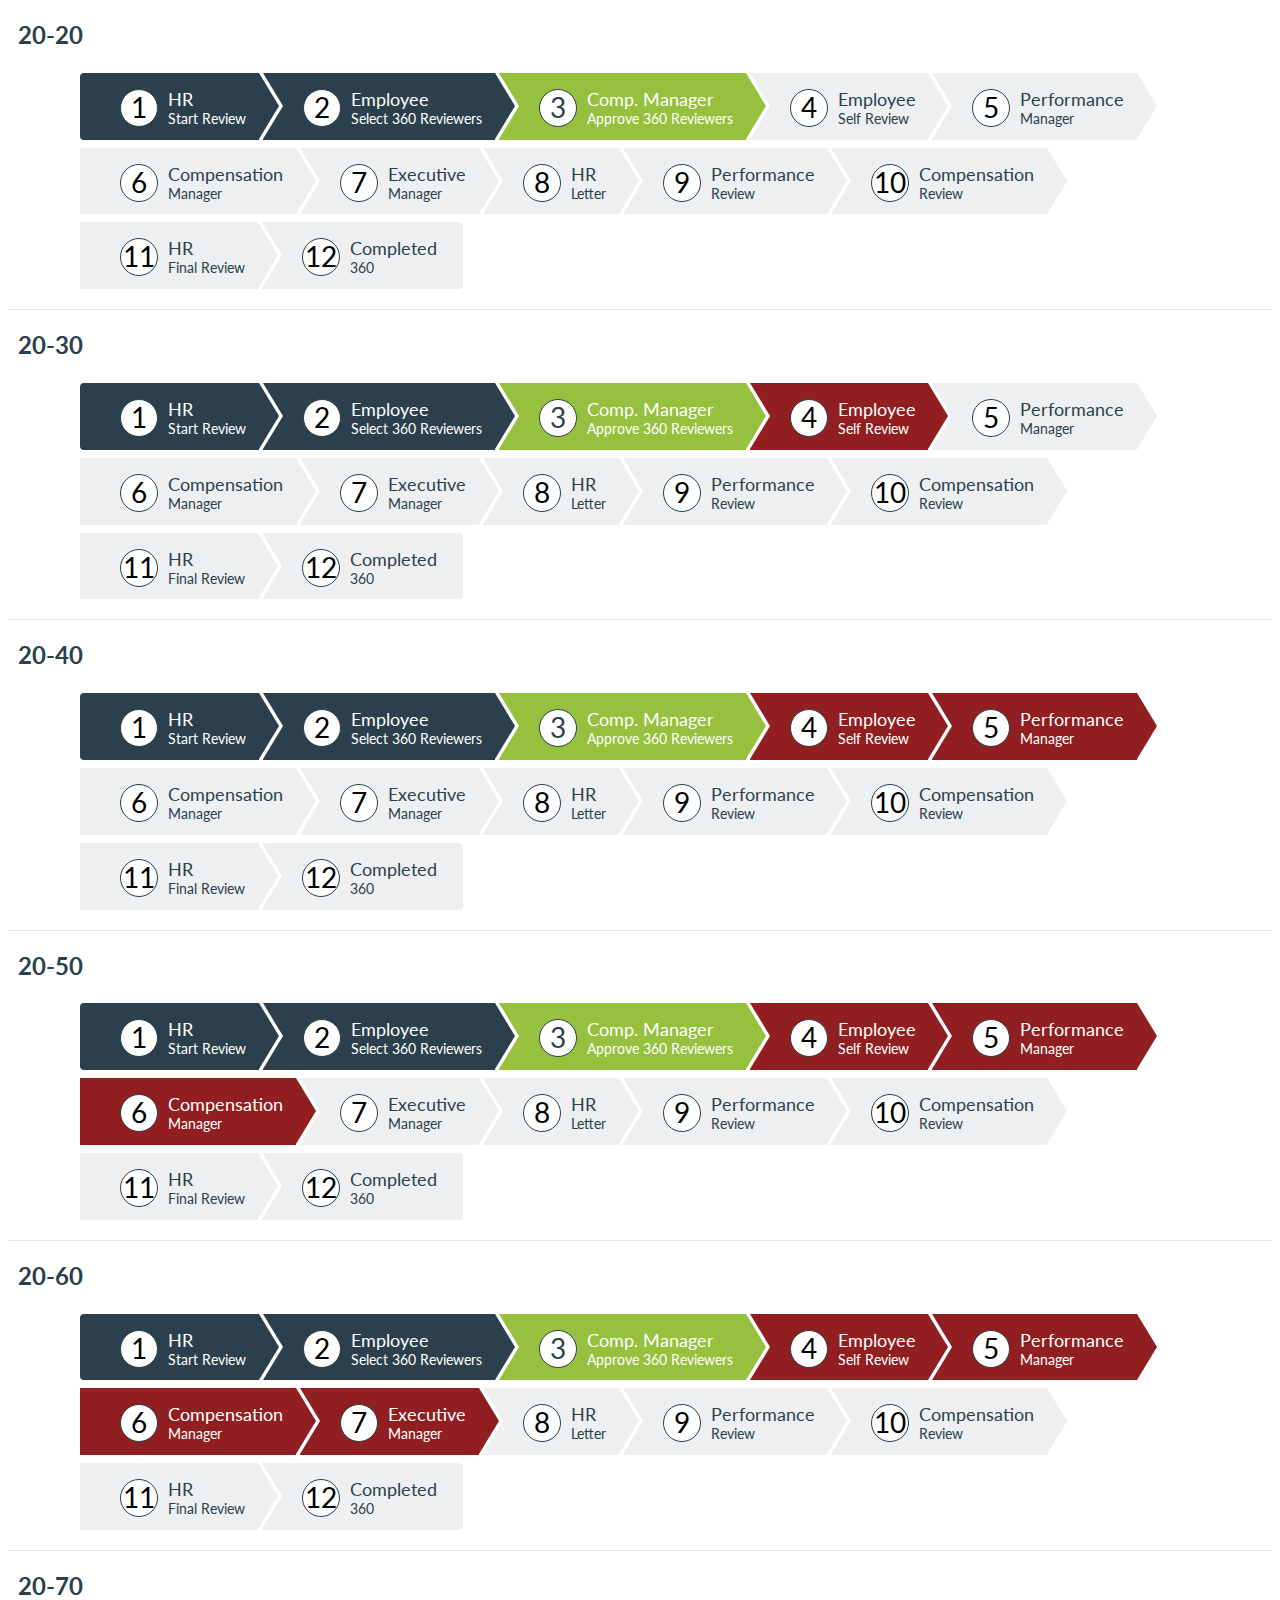
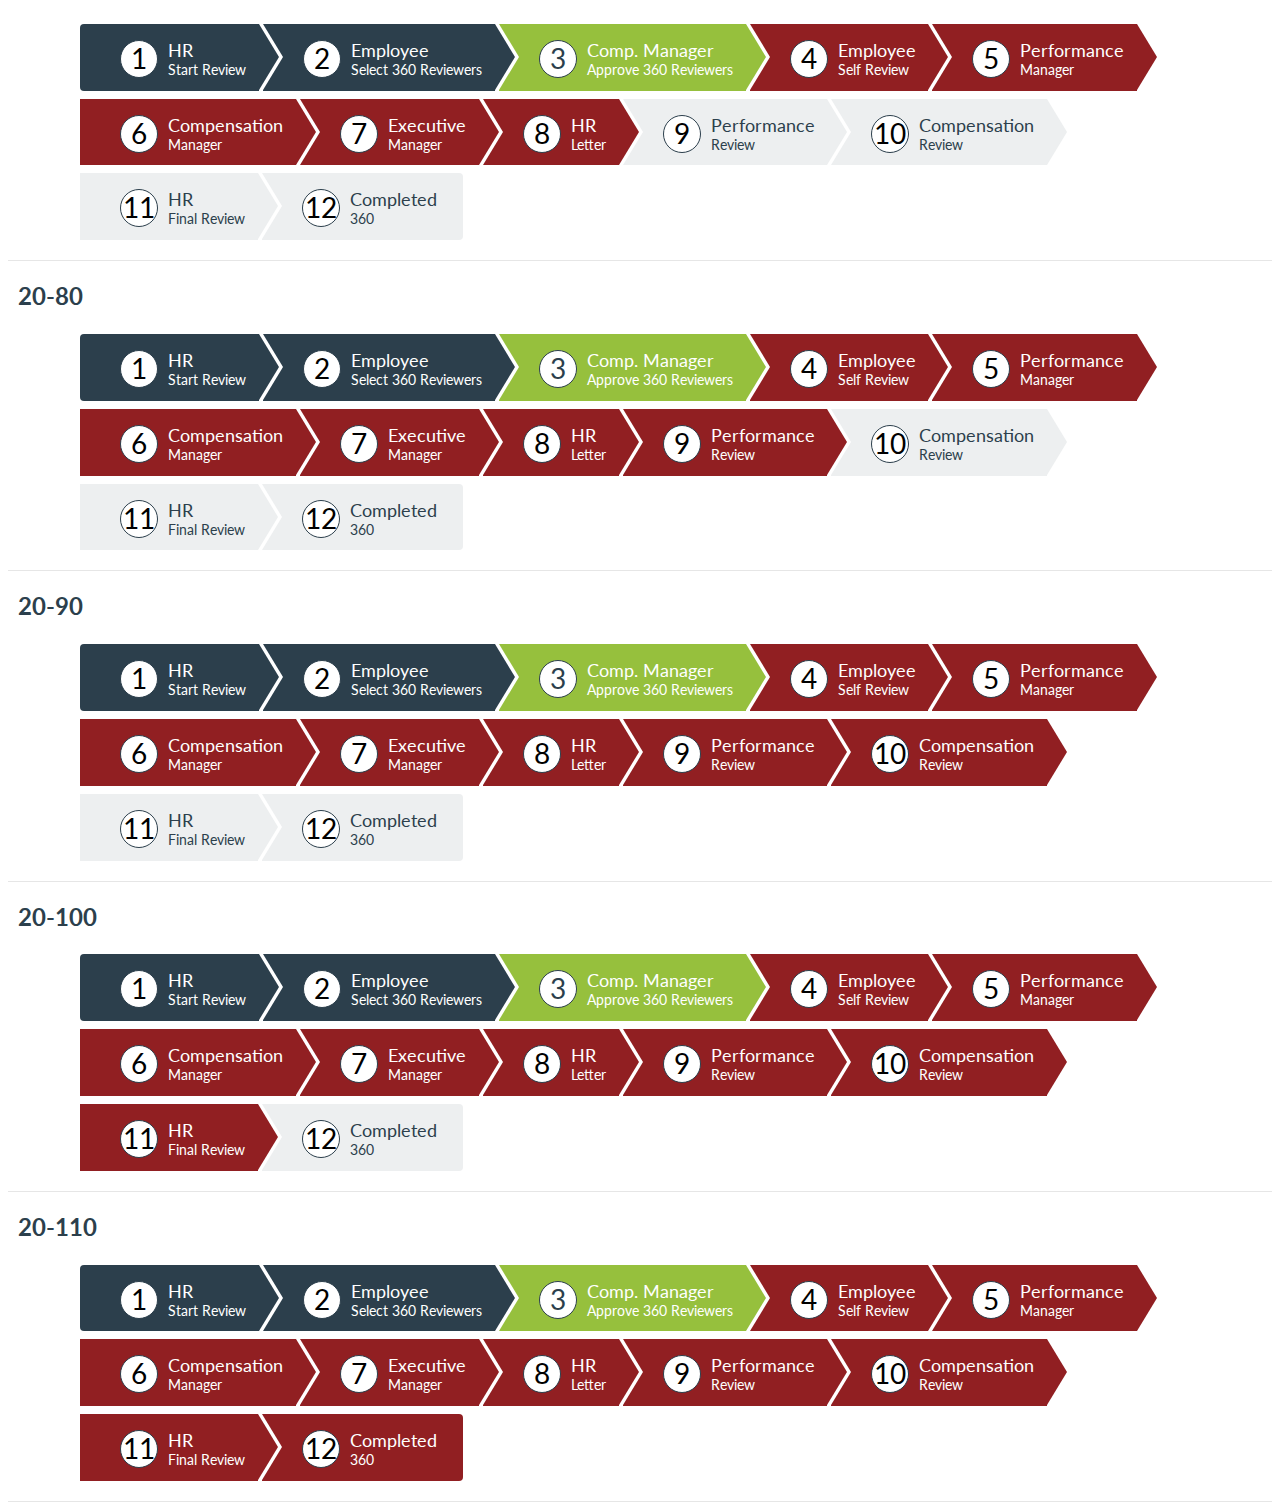
==== commit 8bffeb8b: "Status Bar Level 20 complete" ====
--- a/EPAS-StatusBar/multi-step-indicator/Multi Step Indicator/statusbar20.html
+++ b/EPAS-StatusBar/multi-step-indicator/Multi Step Indicator/statusbar20.html
@@ -21,9 +21,9 @@
 </head>
 
 <body>
-    <!-- BEGIN Step Indicator- 10-10 -->
+    <!-- BEGIN Step Indicator- 20-20 -->
     <section class="example">
-        <h2>10-10</h2>
+        <h2>20-20</h2>
         <ul class="gsi-step-indicator triangle gsi-style-3  ">
             <li class="completed">
                 <a href="#0">
@@ -34,16 +34,16 @@
                     </span>
                 </a>
             </li>
+            <li class="completed">
+                <a href="#0">
+                    <span class="number">2</span>
+                    <span class="desc">
+                            <label>Employee</label>
+                            <span>Select 360 Reviewers</span>
+                    </span>
+                </a>
+            </li>
             <li class="current">
-                <a href="#0">
-                    <span class="number">2</span>
-                    <span class="desc">
-                            <label>Employee</label>
-                            <span>Select 360 Reviewers</span>
-                    </span>
-                </a>
-            </li>
-            <li>
                 <span>
                         <span class="number">3</span>
                 <span class="desc">
@@ -137,11 +137,11 @@
         </ul>
 
     </section>
-    <!-- END Step Indicator 10-10 -->
-
-    <!-- BEGIN Step Indicator- 10-20 -->
+    <!-- END Step Indicator 20-20 -->
+
+    <!-- BEGIN Step Indicator- 20-30 -->
     <section class="example">
-        <h2>10-20</h2>
+        <h2>20-30</h2>
         <ul class="gsi-step-indicator triangle gsi-style-3  ">
             <li class="completed">
                 <a href="#0">
@@ -152,16 +152,16 @@
                     </span>
                 </a>
             </li>
+            <li class="completed">
+                <a href="#0">
+                    <span class="number">2</span>
+                    <span class="desc">
+                            <label>Employee</label>
+                            <span>Select 360 Reviewers</span>
+                    </span>
+                </a>
+            </li>
             <li class="current">
-                <a href="#0">
-                    <span class="number">2</span>
-                    <span class="desc">
-                            <label>Employee</label>
-                            <span>Select 360 Reviewers</span>
-                    </span>
-                </a>
-            </li>
-            <li class="late">
                 <span>
                         <span class="number">3</span>
                 <span class="desc">
@@ -170,7 +170,7 @@
                 </span>
                 </span>
             </li>
-            <li>
+            <li class="late">
                 <a href="#0">
                     <span class="number">4</span>
                     <span class="desc">
@@ -255,11 +255,11 @@
         </ul>
 
     </section>
-    <!-- END Step Indicator 10-20 -->
-
-    <!-- BEGIN Step Indicator- 10-30 -->
+    <!-- END Step Indicator 20-30 -->
+
+    <!-- BEGIN Step Indicator- 20-40 -->
     <section class="example">
-        <h2>10-30</h2>
+        <h2>20-40</h2>
         <ul class="gsi-step-indicator triangle gsi-style-3  ">
             <li class="completed">
                 <a href="#0">
@@ -270,16 +270,16 @@
                     </span>
                 </a>
             </li>
+            <li class="completed">
+                <a href="#0">
+                    <span class="number">2</span>
+                    <span class="desc">
+                            <label>Employee</label>
+                            <span>Select 360 Reviewers</span>
+                    </span>
+                </a>
+            </li>
             <li class="current">
-                <a href="#0">
-                    <span class="number">2</span>
-                    <span class="desc">
-                            <label>Employee</label>
-                            <span>Select 360 Reviewers</span>
-                    </span>
-                </a>
-            </li>
-            <li class="late">
                 <span>
                         <span class="number">3</span>
                 <span class="desc">
@@ -298,7 +298,7 @@
                 </a>
             </li>
 
-            <li>
+            <li class="late">
                 <a href="#0">
                     <span class="number">5</span>
                     <span class="desc">
@@ -373,11 +373,11 @@
         </ul>
 
     </section>
-    <!-- END Step Indicator 10-30 -->
-
-    <!-- BEGIN Step Indicator- 10-40 -->
+    <!-- END Step Indicator 20-40 -->
+
+    <!-- BEGIN Step Indicator- 20-50 -->
     <section class="example">
-        <h2>10-40</h2>
+        <h2>20-50</h2>
         <ul class="gsi-step-indicator triangle gsi-style-3  ">
             <li class="completed">
                 <a href="#0">
@@ -388,16 +388,16 @@
                     </span>
                 </a>
             </li>
+            <li class="completed">
+                <a href="#0">
+                    <span class="number">2</span>
+                    <span class="desc">
+                            <label>Employee</label>
+                            <span>Select 360 Reviewers</span>
+                    </span>
+                </a>
+            </li>
             <li class="current">
-                <a href="#0">
-                    <span class="number">2</span>
-                    <span class="desc">
-                            <label>Employee</label>
-                            <span>Select 360 Reviewers</span>
-                    </span>
-                </a>
-            </li>
-            <li class="late">
                 <span>
                         <span class="number">3</span>
                 <span class="desc">
@@ -425,7 +425,7 @@
                     </span>
                 </a>
             </li>
-            <li>
+            <li class="late">
                 <a href="#0">
                     <span class="number">6</span>
                     <span class="desc">
@@ -491,11 +491,11 @@
         </ul>
 
     </section>
-    <!-- END Step Indicator 10-40 -->
-
-    <!-- BEGIN Step Indicator- 10-50 -->
+    <!-- END Step Indicator 20-50 -->
+
+    <!-- BEGIN Step Indicator- 20-60 -->
     <section class="example">
-        <h2>10-50</h2>
+        <h2>20-60</h2>
         <ul class="gsi-step-indicator triangle gsi-style-3  ">
             <li class="completed">
                 <a href="#0">
@@ -506,16 +506,16 @@
                     </span>
                 </a>
             </li>
+            <li class="completed">
+                <a href="#0">
+                    <span class="number">2</span>
+                    <span class="desc">
+                            <label>Employee</label>
+                            <span>Select 360 Reviewers</span>
+                    </span>
+                </a>
+            </li>
             <li class="current">
-                <a href="#0">
-                    <span class="number">2</span>
-                    <span class="desc">
-                            <label>Employee</label>
-                            <span>Select 360 Reviewers</span>
-                    </span>
-                </a>
-            </li>
-            <li class="late">
                 <span>
                         <span class="number">3</span>
                 <span class="desc">
@@ -552,7 +552,7 @@
                     </span>
                 </a>
             </li>
-            <li>
+            <li class="late">
                 <a href="#0">
                     <span class="number">7</span>
                     <span class="desc">
@@ -609,11 +609,11 @@
         </ul>
 
     </section>
-    <!-- END Step Indicator 10-50 -->
-
-    <!-- BEGIN Step Indicator- 10-60 -->
+    <!-- END Step Indicator 20-60 -->
+
+    <!-- BEGIN Step Indicator- 20-70 -->
     <section class="example">
-        <h2>10-60</h2>
+        <h2>20-70</h2>
         <ul class="gsi-step-indicator triangle gsi-style-3  ">
             <li class="completed">
                 <a href="#0">
@@ -624,16 +624,16 @@
                     </span>
                 </a>
             </li>
+            <li class="completed">
+                <a href="#0">
+                    <span class="number">2</span>
+                    <span class="desc">
+                            <label>Employee</label>
+                            <span>Select 360 Reviewers</span>
+                    </span>
+                </a>
+            </li>
             <li class="current">
-                <a href="#0">
-                    <span class="number">2</span>
-                    <span class="desc">
-                            <label>Employee</label>
-                            <span>Select 360 Reviewers</span>
-                    </span>
-                </a>
-            </li>
-            <li class="late">
                 <span>
                         <span class="number">3</span>
                 <span class="desc">
@@ -679,7 +679,7 @@
                     </span>
                 </a>
             </li>
-            <li>
+            <li class="late">
                 <a href="#0">
                     <span class="number">8</span>
                     <span class="desc">
@@ -727,11 +727,11 @@
         </ul>
 
     </section>
-    <!-- END Step Indicator 10-60 -->
-
-    <!-- BEGIN Step Indicator- 10-70 -->
+    <!-- END Step Indicator 20-70 -->
+
+    <!-- BEGIN Step Indicator- 20-80 -->
     <section class="example">
-        <h2>10-70</h2>
+        <h2>20-80</h2>
         <ul class="gsi-step-indicator triangle gsi-style-3  ">
             <li class="completed">
                 <a href="#0">
@@ -742,16 +742,16 @@
                     </span>
                 </a>
             </li>
+            <li class="completed">
+                <a href="#0">
+                    <span class="number">2</span>
+                    <span class="desc">
+                            <label>Employee</label>
+                            <span>Select 360 Reviewers</span>
+                    </span>
+                </a>
+            </li>
             <li class="current">
-                <a href="#0">
-                    <span class="number">2</span>
-                    <span class="desc">
-                            <label>Employee</label>
-                            <span>Select 360 Reviewers</span>
-                    </span>
-                </a>
-            </li>
-            <li class="late">
                 <span>
                         <span class="number">3</span>
                 <span class="desc">
@@ -806,7 +806,7 @@
                     </span>
                 </a>
             </li>
-            <li>
+            <li class="late">
                 <a href="#0">
                     <span class="number">9</span>
                     <span class="desc">
@@ -845,11 +845,11 @@
         </ul>
 
     </section>
-    <!-- END Step Indicator 10-70 -->
-
-    <!-- BEGIN Step Indicator- 10-80 -->
+    <!-- END Step Indicator 20-80 -->
+
+    <!-- BEGIN Step Indicator- 20-90 -->
     <section class="example">
-        <h2>10-80</h2>
+        <h2>20-90</h2>
         <ul class="gsi-step-indicator triangle gsi-style-3  ">
             <li class="completed">
                 <a href="#0">
@@ -860,16 +860,16 @@
                     </span>
                 </a>
             </li>
+            <li class="completed">
+                <a href="#0">
+                    <span class="number">2</span>
+                    <span class="desc">
+                            <label>Employee</label>
+                            <span>Select 360 Reviewers</span>
+                    </span>
+                </a>
+            </li>
             <li class="current">
-                <a href="#0">
-                    <span class="number">2</span>
-                    <span class="desc">
-                            <label>Employee</label>
-                            <span>Select 360 Reviewers</span>
-                    </span>
-                </a>
-            </li>
-            <li class="late">
                 <span>
                         <span class="number">3</span>
                 <span class="desc">
@@ -933,7 +933,7 @@
                     </span>
                 </a>
             </li>
-            <li>
+            <li class="late">
                 <a href="#0">
                     <span class="number">10</span>
                     <span class="desc">
@@ -963,11 +963,11 @@
         </ul>
 
     </section>
-    <!-- END Step Indicator 10-80 -->
-
-    <!-- BEGIN Step Indicator- 10-90 -->
+    <!-- END Step Indicator 20-90 -->
+
+    <!-- BEGIN Step Indicator- 20-100 -->
     <section class="example">
-        <h2>10-90</h2>
+        <h2>20-100</h2>
         <ul class="gsi-step-indicator triangle gsi-style-3  ">
             <li class="completed">
                 <a href="#0">
@@ -978,16 +978,16 @@
                     </span>
                 </a>
             </li>
+            <li class="completed">
+                <a href="#0">
+                    <span class="number">2</span>
+                    <span class="desc">
+                            <label>Employee</label>
+                            <span>Select 360 Reviewers</span>
+                    </span>
+                </a>
+            </li>
             <li class="current">
-                <a href="#0">
-                    <span class="number">2</span>
-                    <span class="desc">
-                            <label>Employee</label>
-                            <span>Select 360 Reviewers</span>
-                    </span>
-                </a>
-            </li>
-            <li class="late">
                 <span>
                         <span class="number">3</span>
                 <span class="desc">
@@ -1060,7 +1060,7 @@
                     </span>
                 </a>
             </li>
-            <li>
+            <li class="late">
                 <a href="#0">
                     <span class="number">11</span>
                     <span class="desc">
@@ -1081,11 +1081,11 @@
         </ul>
 
     </section>
-    <!-- END Step Indicator 10-90 -->
-
-    <!-- BEGIN Step Indicator- 10-100 -->
+    <!-- END Step Indicator 20-100 -->
+
+    <!-- BEGIN Step Indicator- 20-110 -->
     <section class="example">
-        <h2>10-100</h2>
+        <h2>20-110</h2>
         <ul class="gsi-step-indicator triangle gsi-style-3  ">
             <li class="completed">
                 <a href="#0">
@@ -1096,16 +1096,16 @@
                     </span>
                 </a>
             </li>
+            <li class="completed">
+                <a href="#0">
+                    <span class="number">2</span>
+                    <span class="desc">
+                            <label>Employee</label>
+                            <span>Select 360 Reviewers</span>
+                    </span>
+                </a>
+            </li>
             <li class="current">
-                <a href="#0">
-                    <span class="number">2</span>
-                    <span class="desc">
-                            <label>Employee</label>
-                            <span>Select 360 Reviewers</span>
-                    </span>
-                </a>
-            </li>
-            <li class="late">
                 <span>
                         <span class="number">3</span>
                 <span class="desc">
@@ -1187,7 +1187,7 @@
                     </span>
                 </a>
             </li>
-            <li>
+            <li class="late">
                 <a href="#0">
                     <span class="number">12</span>
                     <span class="desc">
@@ -1199,125 +1199,7 @@
         </ul>
 
     </section>
-    <!-- END Step Indicator 10-100 -->
-
-    <!-- BEGIN Step Indicator- 10-110 -->
-    <section class="example">
-        <h2>10-110</h2>
-        <ul class="gsi-step-indicator triangle gsi-style-3  ">
-            <li class="completed">
-                <a href="#0">
-                    <span class="number">1</span>
-                    <span class="desc">
-                            <label>HR</label>
-                            <span>Start Review</span>
-                    </span>
-                </a>
-            </li>
-            <li class="current">
-                <a href="#0">
-                    <span class="number">2</span>
-                    <span class="desc">
-                            <label>Employee</label>
-                            <span>Select 360 Reviewers</span>
-                    </span>
-                </a>
-            </li>
-            <li class="late">
-                <span>
-                        <span class="number">3</span>
-                <span class="desc">
-                            <label>Comp. Manager</label>
-                            <span>Approve 360 Reviewers</span>
-                </span>
-                </span>
-            </li>
-            <li class="late">
-                <a href="#0">
-                    <span class="number">4</span>
-                    <span class="desc">
-                            <label>Employee</label>
-                            <span>Self Review</span>
-                    </span>
-                </a>
-            </li>
-
-            <li class="late">
-                <a href="#0">
-                    <span class="number">5</span>
-                    <span class="desc">
-                            <label>Performance</label>
-                            <span>Manager</span>
-                    </span>
-                </a>
-            </li>
-            <li class="late">
-                <a href="#0">
-                    <span class="number">6</span>
-                    <span class="desc">
-                            <label>Compensation</label>
-                            <span>Manager</span>
-                    </span>
-                </a>
-            </li>
-            <li class="late">
-                <a href="#0">
-                    <span class="number">7</span>
-                    <span class="desc">
-                            <label>Executive</label>
-                            <span>Manager</span>
-                    </span>
-                </a>
-            </li>
-            <li class="late">
-                <a href="#0">
-                    <span class="number">8</span>
-                    <span class="desc">
-                            <label>HR</label>
-                            <span>Letter</span>
-                    </span>
-                </a>
-            </li>
-            <li class="late">
-                <a href="#0">
-                    <span class="number">9</span>
-                    <span class="desc">
-                            <label>Performance</label>
-                            <span>Review</span>
-                    </span>
-                </a>
-            </li>
-            <li class="late">
-                <a href="#0">
-                    <span class="number">10</span>
-                    <span class="desc">
-                            <label>Compensation</label>
-                            <span>Review</span>
-                    </span>
-                </a>
-            </li>
-            <li class="late">
-                <a href="#0">
-                    <span class="number">11</span>
-                    <span class="desc">
-                            <label>HR</label>
-                            <span>Final Review</span>
-                    </span>
-                </a>
-            </li>
-            <li class="late">
-                <a href="#0">
-                    <span class="number">12</span>
-                    <span class="desc">
-                            <label>Completed</label>
-                            <span>360</span>
-                    </span>
-                </a>
-            </li>
-        </ul>
-
-    </section>
-    <!-- END Step Indicator 10-110 -->
+    <!-- END Step Indicator 20-110 -->
 </body>
 
 </html>